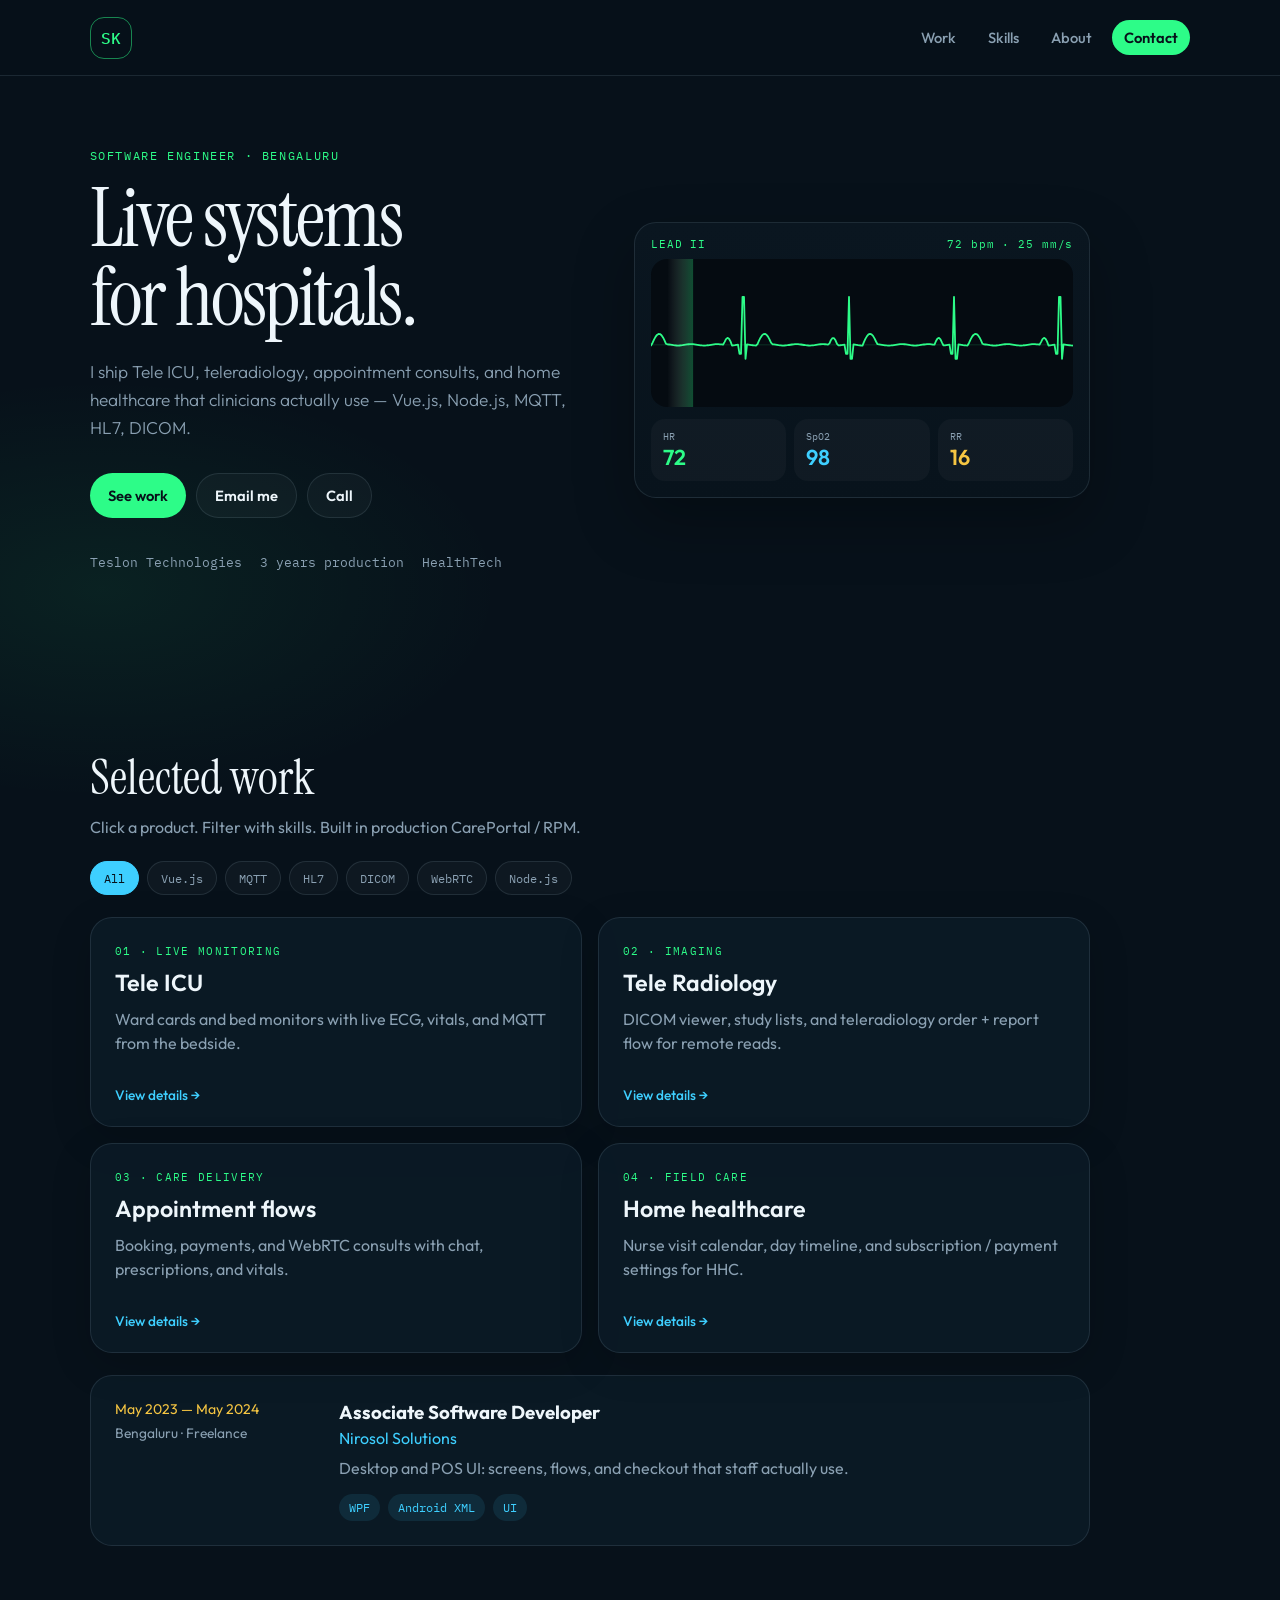
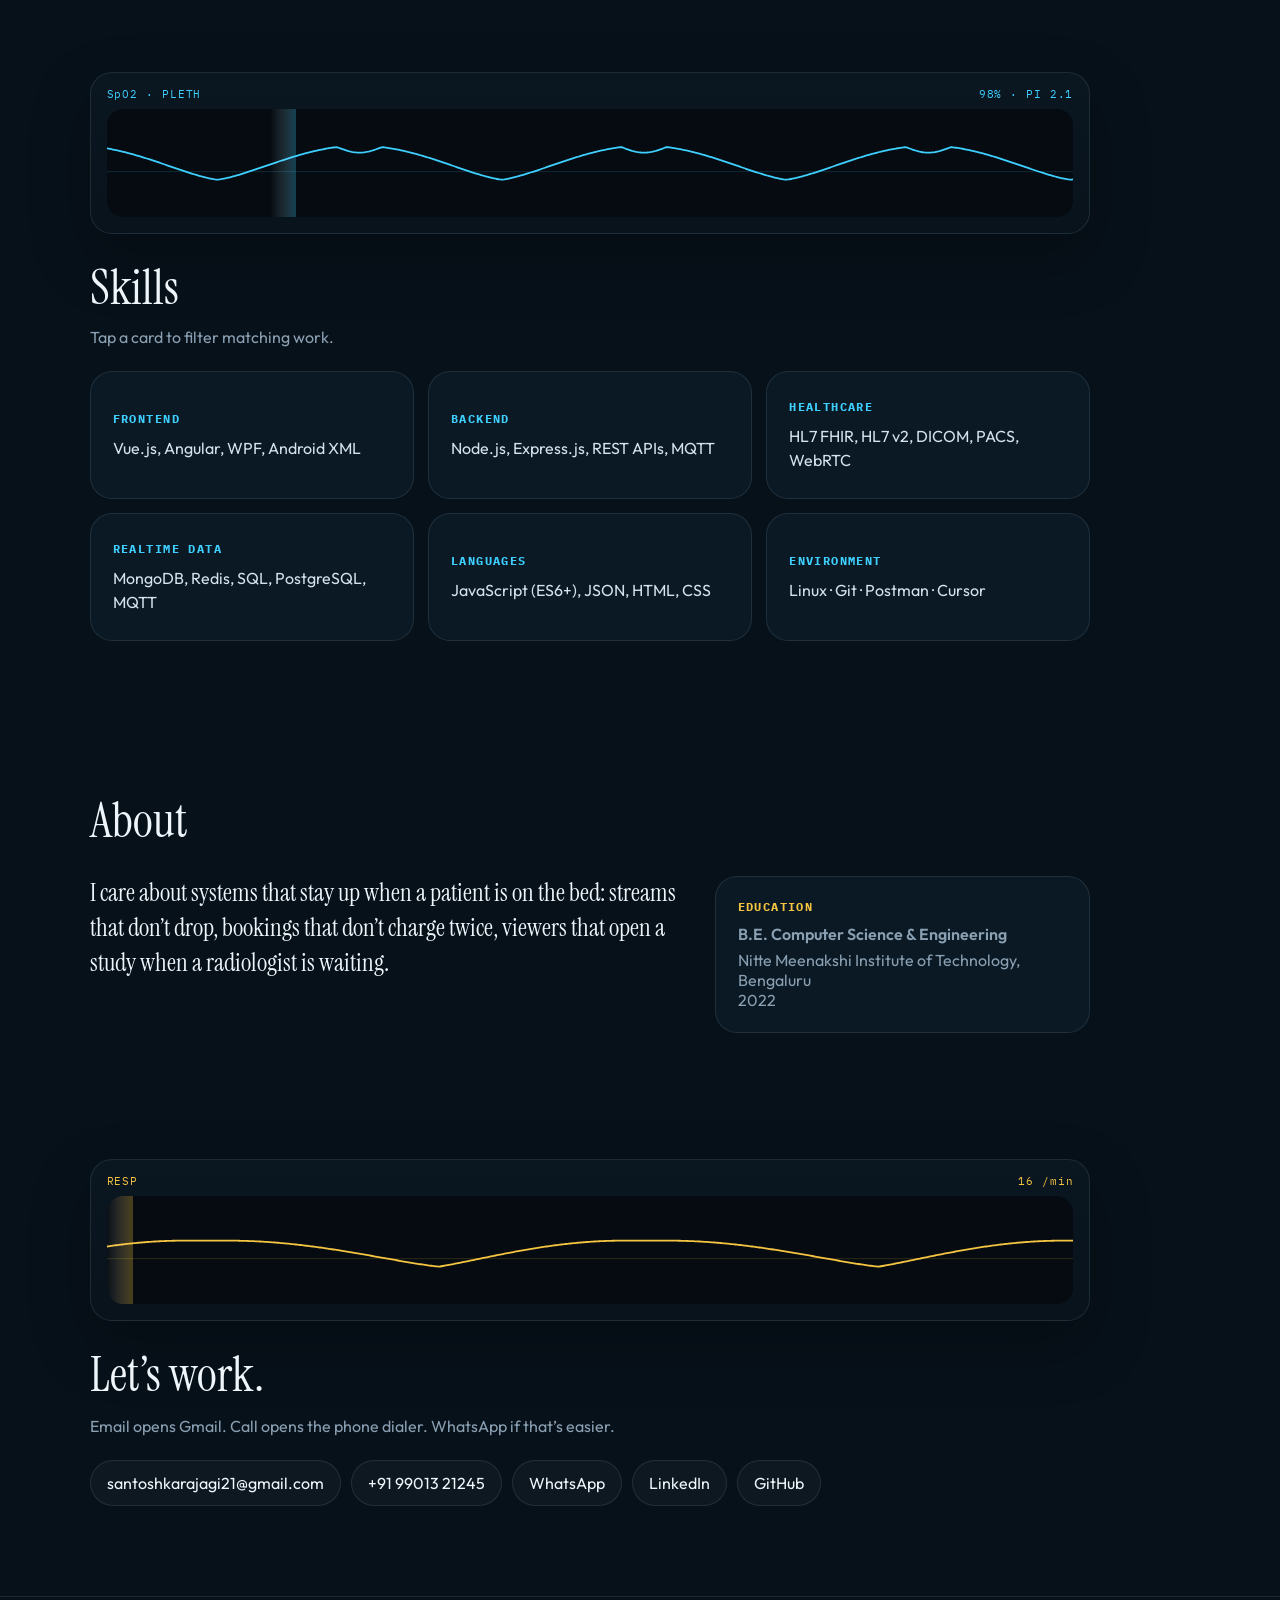
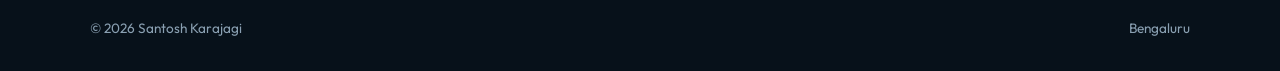
==== index.html @ 9c85c4d7 "Publish personal portfolio on GitHub Pages. Co-authored-by: Cursor <cursoragent@cursor.com>" ====
<!DOCTYPE html>
<html lang="en">
<head>
  <meta charset="UTF-8" />
  <meta name="viewport" content="width=device-width, initial-scale=1.0" />
  <title>Santosh Karajagi — HealthTech Engineer</title>
  <meta name="description" content="Full-stack HealthTech engineer in Bengaluru. Tele ICU, teleradiology, appointment flows, home healthcare." />
  <link rel="preconnect" href="https://fonts.googleapis.com" />
  <link rel="preconnect" href="https://fonts.gstatic.com" crossorigin />
  <link href="https://fonts.googleapis.com/css2?family=IBM+Plex+Mono:wght@400;500&family=Instrument+Serif:ital@0;1&family=Outfit:wght@300;400;500;600;700&display=swap" rel="stylesheet" />
  <link rel="stylesheet" href="styles.css" />
</head>
<body>
  <header class="nav">
    <a class="logo" href="#top">SK</a>
    <button class="nav-toggle" type="button" aria-label="Open menu" aria-expanded="false">
      <span></span><span></span>
    </button>
    <nav id="site-nav">
      <a href="#work">Work</a>
      <a href="#skills">Skills</a>
      <a href="#about">About</a>
      <a href="#contact" class="nav-cta">Contact</a>
    </nav>
  </header>

  <main id="top">
    <section class="hero">
      <div class="hero-copy">
        <p class="eyebrow">Software Engineer · Bengaluru</p>
        <h1>Live systems<br />for hospitals.</h1>
        <p class="lede">
          I ship Tele ICU, teleradiology, appointment consults, and home healthcare
          that clinicians actually use — Vue.js, Node.js, MQTT, HL7, DICOM.
        </p>
        <div class="hero-actions">
          <a class="btn primary" href="#work">See work</a>
          <a class="btn ghost" id="email-btn" href="https://mail.google.com/mail/?view=cm&amp;fs=1&amp;to=santoshkarajagi21@gmail.com&amp;su=Hello%20Santosh" target="_blank" rel="noopener">Email me</a>
          <a class="btn ghost" id="call-btn" href="tel:+919901321245">Call</a>
        </div>
        <div class="hero-meta">
          <span>Teslon Technologies</span>
          <span>3 years production</span>
          <span>HealthTech</span>
        </div>
      </div>

      <aside class="monitor-card monitor-ecg">
        <div class="monitor-head">
          <span>LEAD II</span>
          <span>72 bpm · 25 mm/s</span>
        </div>
        <canvas id="wave-ecg" class="wave" width="640" height="180" aria-hidden="true"></canvas>
        <div class="monitor-vitals">
          <div><em>HR</em><strong>72</strong></div>
          <div><em>SpO2</em><strong>98</strong></div>
          <div><em>RR</em><strong>16</strong></div>
        </div>
      </aside>
    </section>

    <section id="work" class="section">
      <div class="section-head">
        <h2>Selected work</h2>
        <p>Click a product. Filter with skills. Built in production CarePortal / RPM.</p>
      </div>

      <div class="work-filters" id="work-filters" aria-label="Filter work by skill">
        <button type="button" class="chip is-on" data-filter="all">All</button>
        <button type="button" class="chip" data-filter="vue">Vue.js</button>
        <button type="button" class="chip" data-filter="mqtt">MQTT</button>
        <button type="button" class="chip" data-filter="hl7">HL7</button>
        <button type="button" class="chip" data-filter="dicom">DICOM</button>
        <button type="button" class="chip" data-filter="webrtc">WebRTC</button>
        <button type="button" class="chip" data-filter="node">Node.js</button>
      </div>

      <div class="project-grid" id="project-grid">
        <button type="button" class="project-card" data-project="tele-icu" data-skills="vue,mqtt,hl7,node">
          <span class="project-kicker">01 · Live monitoring</span>
          <h3>Tele ICU</h3>
          <p>Ward cards and bed monitors with live ECG, vitals, and MQTT from the bedside.</p>
          <span class="project-open">View details →</span>
        </button>
        <button type="button" class="project-card" data-project="tele-radiology" data-skills="dicom,vue,node">
          <span class="project-kicker">02 · Imaging</span>
          <h3>Tele Radiology</h3>
          <p>DICOM viewer, study lists, and teleradiology order + report flow for remote reads.</p>
          <span class="project-open">View details →</span>
        </button>
        <button type="button" class="project-card" data-project="appointments" data-skills="vue,webrtc,node">
          <span class="project-kicker">03 · Care delivery</span>
          <h3>Appointment flows</h3>
          <p>Booking, payments, and WebRTC consults with chat, prescriptions, and vitals.</p>
          <span class="project-open">View details →</span>
        </button>
        <button type="button" class="project-card" data-project="hhc" data-skills="vue,node">
          <span class="project-kicker">04 · Field care</span>
          <h3>Home healthcare</h3>
          <p>Nurse visit calendar, day timeline, and subscription / payment settings for HHC.</p>
          <span class="project-open">View details →</span>
        </button>
      </div>

      <article class="job">
        <div class="job-side">
          <p class="job-dates">May 2023 — May 2024</p>
          <p class="job-place">Bengaluru · Freelance</p>
        </div>
        <div class="job-body">
          <h3>Associate Software Developer</h3>
          <p class="job-org">Nirosol Solutions</p>
          <p class="job-desc">Desktop and POS UI: screens, flows, and checkout that staff actually use.</p>
          <div class="tags">
            <span>WPF</span><span>Android XML</span><span>UI</span>
          </div>
        </div>
      </article>
    </section>

    <section id="skills" class="section">
      <div class="monitor-card monitor-spo2">
        <div class="monitor-head">
          <span>SpO2 · PLETH</span>
          <span>98% · PI 2.1</span>
        </div>
        <canvas id="wave-spo2" class="wave" width="960" height="120" aria-hidden="true"></canvas>
      </div>
      <div class="section-head">
        <h2>Skills</h2>
        <p>Tap a card to filter matching work.</p>
      </div>
      <div class="skill-grid" id="skill-grid">
        <button type="button" class="skill-card" data-jump="vue">
          <h4>Frontend</h4>
          <p>Vue.js, Angular, WPF, Android XML</p>
        </button>
        <button type="button" class="skill-card" data-jump="node">
          <h4>Backend</h4>
          <p>Node.js, Express.js, REST APIs, MQTT</p>
        </button>
        <button type="button" class="skill-card" data-jump="hl7">
          <h4>Healthcare</h4>
          <p>HL7 FHIR, HL7 v2, DICOM, PACS, WebRTC</p>
        </button>
        <button type="button" class="skill-card" data-jump="mqtt">
          <h4>Realtime data</h4>
          <p>MongoDB, Redis, SQL, PostgreSQL, MQTT</p>
        </button>
        <button type="button" class="skill-card" data-jump="dicom">
          <h4>Languages</h4>
          <p>JavaScript (ES6+), JSON, HTML, CSS</p>
        </button>
        <button type="button" class="skill-card" data-jump="webrtc">
          <h4>Environment</h4>
          <p>Linux · Git · Postman · Cursor</p>
        </button>
      </div>
    </section>

    <section id="about" class="section about">
      <div class="section-head">
        <h2>About</h2>
      </div>
      <div class="about-grid">
        <p>
          I care about systems that stay up when a patient is on the bed:
          streams that don’t drop, bookings that don’t charge twice, viewers that
          open a study when a radiologist is waiting.
        </p>
        <div class="edu">
          <h4>Education</h4>
          <p class="edu-title">B.E. Computer Science &amp; Engineering</p>
          <p>Nitte Meenakshi Institute of Technology, Bengaluru</p>
          <p class="muted">2022</p>
        </div>
      </div>
    </section>

    <section id="contact" class="section contact">
      <div class="monitor-card monitor-resp">
        <div class="monitor-head">
          <span>RESP</span>
          <span>16 /min</span>
        </div>
        <canvas id="wave-resp" class="wave" width="960" height="120" aria-hidden="true"></canvas>
      </div>
      <h2>Let’s work.</h2>
      <p>Email opens Gmail. Call opens the phone dialer. WhatsApp if that’s easier.</p>
      <div class="contact-links">
        <a id="email-link" href="https://mail.google.com/mail/?view=cm&amp;fs=1&amp;to=santoshkarajagi21@gmail.com&amp;su=Hello%20Santosh" target="_blank" rel="noopener">santoshkarajagi21@gmail.com</a>
        <a id="call-link" href="tel:+919901321245">+91 99013 21245</a>
        <a href="https://wa.me/919901321245" target="_blank" rel="noopener">WhatsApp</a>
        <a href="https://linkedin.com/in/santosh-karajagi" target="_blank" rel="noopener">LinkedIn</a>
        <a href="https://github.com/SantuK21" target="_blank" rel="noopener">GitHub</a>
      </div>
    </section>
  </main>

  <footer>
    <span>© 2026 Santosh Karajagi</span>
    <span>Bengaluru</span>
  </footer>

  <div class="drawer" id="drawer" hidden>
    <div class="drawer-panel" role="dialog" aria-modal="true" aria-labelledby="drawer-title">
      <button class="drawer-close" type="button">Close</button>
      <p class="project-kicker" id="drawer-kicker"></p>
      <h2 id="drawer-title"></h2>
      <p class="drawer-lede" id="drawer-lede"></p>
      <ul id="drawer-list"></ul>
      <div class="tags" id="drawer-tags"></div>
    </div>
  </div>

  <script src="script.js"></script>
</body>
</html>
---- styles.css ----
:root {
  --bg: #07111a;
  --bg-2: #0b1824;
  --card: rgba(12, 28, 40, 0.82);
  --ink: #eef6fb;
  --muted: #8aa0b2;
  --line: rgba(180, 210, 230, 0.12);
  --ecg: #2dfc88;
  --spo2: #3ecfff;
  --resp: #f5c542;
  --serif: "Instrument Serif", Georgia, serif;
  --sans: "Outfit", system-ui, sans-serif;
  --mono: "IBM Plex Mono", ui-monospace, monospace;
  --nav-h: 76px;
  --radius: 22px;
}

* { box-sizing: border-box; margin: 0; padding: 0; }

html {
  scroll-behavior: smooth;
  scroll-padding-top: var(--nav-h);
}

body {
  font-family: var(--sans);
  background:
    radial-gradient(900px 480px at 85% -8%, rgba(62, 207, 255, 0.08), transparent 55%),
    radial-gradient(800px 420px at 8% 18%, rgba(45, 252, 136, 0.07), transparent 50%),
    var(--bg);
  color: var(--ink);
  min-height: 100vh;
}

.nav {
  display: flex;
  justify-content: space-between;
  align-items: center;
  padding: 14px 7vw;
  position: sticky;
  top: 0;
  z-index: 30;
  min-height: var(--nav-h);
  background: rgba(7, 17, 26, 0.78);
  backdrop-filter: blur(16px);
  border-bottom: 1px solid var(--line);
}

.logo {
  width: 42px;
  height: 42px;
  border-radius: 14px;
  border: 1px solid rgba(45, 252, 136, 0.5);
  color: var(--ecg);
  display: grid;
  place-items: center;
  text-decoration: none;
  font-family: var(--mono);
  font-weight: 500;
}

nav { display: flex; gap: 8px; align-items: center; }

nav a {
  color: var(--muted);
  text-decoration: none;
  font-size: 0.92rem;
  font-weight: 500;
  padding: 8px 12px;
  border-radius: 999px;
}

nav a:hover { color: var(--ink); background: rgba(255,255,255,0.04); }

.nav-cta {
  color: #07111a !important;
  background: var(--ecg);
  font-weight: 600;
}

.nav-toggle {
  display: none;
  width: 42px;
  height: 42px;
  border-radius: 14px;
  border: 1px solid var(--line);
  background: transparent;
  cursor: pointer;
}

.nav-toggle span {
  display: block;
  width: 16px;
  height: 1.5px;
  background: var(--ink);
  margin: 5px auto;
}

.hero {
  display: grid;
  grid-template-columns: 1.05fr 0.95fr;
  gap: 40px;
  align-items: center;
  padding: 8vh 7vw 10vh;
  max-width: 1180px;
}

.eyebrow {
  color: var(--ecg);
  letter-spacing: 0.14em;
  text-transform: uppercase;
  font-size: 0.72rem;
  margin-bottom: 16px;
  font-family: var(--mono);
}

h1 {
  font-family: var(--serif);
  font-size: clamp(2.8rem, 6.4vw, 5.4rem);
  font-weight: 400;
  line-height: 0.96;
  letter-spacing: -0.03em;
}

.lede {
  margin-top: 22px;
  max-width: 520px;
  color: var(--muted);
  font-size: 1.08rem;
  line-height: 1.6;
  font-weight: 300;
}

.hero-actions {
  display: flex;
  gap: 10px;
  margin-top: 32px;
  flex-wrap: wrap;
  position: relative;
  z-index: 4;
}

.btn {
  display: inline-flex;
  align-items: center;
  justify-content: center;
  text-decoration: none;
  padding: 12px 18px;
  font-weight: 600;
  font-size: 0.92rem;
  border-radius: 999px;
  cursor: pointer;
  position: relative;
  z-index: 4;
}

.btn.primary { background: var(--ecg); color: #07111a; }
.btn.ghost {
  border: 1px solid var(--line);
  color: var(--ink);
  background: rgba(255,255,255,0.03);
}
.btn.ghost:hover { border-color: var(--spo2); color: var(--spo2); }

.hero-meta {
  display: flex;
  gap: 18px;
  flex-wrap: wrap;
  margin-top: 36px;
  color: var(--muted);
  font-size: 0.82rem;
  font-family: var(--mono);
}

.monitor-card {
  border-radius: var(--radius);
  background: linear-gradient(180deg, #0a1620 0%, #08131c 100%);
  border: 1px solid var(--line);
  box-shadow: 0 24px 60px rgba(0, 0, 0, 0.28);
  overflow: hidden;
  padding: 14px 16px 16px;
}

.monitor-head {
  display: flex;
  justify-content: space-between;
  font-family: var(--mono);
  font-size: 0.7rem;
  letter-spacing: 0.08em;
  margin-bottom: 8px;
}

.monitor-ecg .monitor-head { color: var(--ecg); }
.monitor-spo2 .monitor-head { color: var(--spo2); }
.monitor-resp .monitor-head { color: var(--resp); }

.wave {
  display: block;
  width: 100%;
  height: 148px;
  border-radius: 16px;
  background: #050b11;
}

.monitor-spo2 .wave,
.monitor-resp .wave { height: 108px; }

.monitor-vitals {
  display: grid;
  grid-template-columns: repeat(3, 1fr);
  gap: 8px;
  margin-top: 12px;
}

.monitor-vitals div {
  background: rgba(255,255,255,0.03);
  border-radius: 14px;
  padding: 10px 12px;
}

.monitor-vitals em {
  display: block;
  font-style: normal;
  font-family: var(--mono);
  font-size: 0.65rem;
  color: var(--muted);
}

.monitor-vitals strong {
  font-size: 1.35rem;
  font-weight: 600;
}

.monitor-vitals div:nth-child(1) strong { color: var(--ecg); }
.monitor-vitals div:nth-child(2) strong { color: var(--spo2); }
.monitor-vitals div:nth-child(3) strong { color: var(--resp); }

.section { padding: 7vh 7vw; max-width: 1180px; }

.section-head { margin: 22px 0 24px; }

.section-head h2,
.contact h2,
.drawer-panel h2 {
  font-family: var(--serif);
  font-size: clamp(2rem, 4vw, 3rem);
  font-weight: 400;
}

.section-head p,
.contact > p { color: var(--muted); margin-top: 8px; }

.work-filters {
  display: flex;
  flex-wrap: wrap;
  gap: 8px;
  margin-bottom: 22px;
}

.chip,
.skill-card,
.project-card {
  font: inherit;
  text-align: left;
  cursor: pointer;
}

.chip {
  border: 1px solid var(--line);
  background: rgba(255,255,255,0.03);
  color: var(--muted);
  padding: 8px 13px;
  border-radius: 999px;
  font-size: 0.78rem;
  font-family: var(--mono);
}

.chip.is-on,
.chip:hover {
  color: #07111a;
  background: var(--spo2);
  border-color: var(--spo2);
}

.project-grid {
  display: grid;
  grid-template-columns: 1fr 1fr;
  gap: 16px;
}

.project-card,
.skill-card,
.edu,
.job {
  background: var(--card);
  border: 1px solid var(--line);
  border-radius: var(--radius);
}

.project-card {
  padding: 26px 24px 22px;
  min-height: 210px;
  color: inherit;
  display: flex;
  flex-direction: column;
  gap: 10px;
  box-shadow: 0 12px 40px rgba(0,0,0,0.16);
  transition: transform 0.2s ease, border-color 0.2s ease;
}

.project-card:hover,
.project-card:focus-visible {
  transform: translateY(-3px);
  border-color: rgba(45, 252, 136, 0.45);
  outline: none;
}

.project-card.is-hidden { display: none; }

.project-kicker {
  font-family: var(--mono);
  font-size: 0.7rem;
  letter-spacing: 0.12em;
  text-transform: uppercase;
  color: var(--ecg);
}

.project-card h3 { font-size: 1.45rem; font-weight: 600; }
.project-card p { color: var(--muted); line-height: 1.5; flex: 1; }
.project-open { color: var(--spo2); font-size: 0.86rem; font-weight: 500; }

.job {
  display: grid;
  grid-template-columns: 200px 1fr;
  gap: 24px;
  padding: 24px;
  margin-top: 22px;
}

.job-dates { color: var(--resp); font-size: 0.88rem; }
.job-place { color: var(--muted); font-size: 0.86rem; margin-top: 6px; }
.job-org { color: var(--spo2); margin: 4px 0 10px; }
.job-desc { color: var(--muted); }

.tags { display: flex; flex-wrap: wrap; gap: 8px; margin-top: 16px; }
.tags span {
  font-size: 0.72rem;
  padding: 6px 10px;
  border-radius: 999px;
  background: rgba(62, 207, 255, 0.1);
  color: var(--spo2);
  font-family: var(--mono);
}

.skill-grid {
  display: grid;
  grid-template-columns: repeat(3, 1fr);
  gap: 14px;
}

.skill-card {
  padding: 22px;
  min-height: 128px;
  color: inherit;
}

.skill-card:hover { border-color: var(--spo2); }

.skill-card h4 {
  color: var(--spo2);
  font-size: 0.74rem;
  letter-spacing: 0.12em;
  text-transform: uppercase;
  margin-bottom: 10px;
  font-family: var(--mono);
}

.skill-card p { color: #d5e2ec; line-height: 1.5; }

.about-grid {
  display: grid;
  grid-template-columns: 1.35fr 0.85fr;
  gap: 28px;
}

.about-grid > p {
  font-family: var(--serif);
  font-size: 1.55rem;
  line-height: 1.4;
}

.edu { padding: 22px; }
.edu h4 {
  color: var(--resp);
  font-size: 0.74rem;
  letter-spacing: 0.12em;
  text-transform: uppercase;
  margin-bottom: 10px;
  font-family: var(--mono);
}
.edu-title { font-weight: 600; margin-bottom: 6px; }
.edu p { color: var(--muted); }

.contact { padding-bottom: 10vh; }
.contact h2 { margin-top: 22px; }
.contact > p { margin: 10px 0 24px; }

.contact-links {
  display: flex;
  flex-wrap: wrap;
  gap: 10px;
  position: relative;
  z-index: 4;
}

.contact-links a {
  color: var(--ink);
  text-decoration: none;
  border: 1px solid var(--line);
  padding: 12px 16px;
  border-radius: 999px;
  background: rgba(255,255,255,0.03);
}

.contact-links a:hover {
  border-color: var(--resp);
  color: var(--resp);
}

footer {
  display: flex;
  justify-content: space-between;
  padding: 22px 7vw 34px;
  color: var(--muted);
  font-size: 0.85rem;
  border-top: 1px solid var(--line);
}

.drawer {
  position: fixed;
  inset: 0;
  z-index: 50;
  background: rgba(4, 10, 16, 0.72);
  display: grid;
  place-items: end center;
}

.drawer[hidden] { display: none; }

.drawer-panel {
  width: min(720px, 100%);
  max-height: 88vh;
  overflow: auto;
  background: #0c1c28;
  border: 1px solid var(--line);
  border-radius: 24px 24px 0 0;
  padding: 28px 28px 40px;
}

.drawer-close {
  float: right;
  border: 0;
  background: transparent;
  color: var(--muted);
  cursor: pointer;
  font: inherit;
}

.drawer-lede { color: var(--muted); margin: 12px 0 18px; }
.drawer-panel ul { padding-left: 18px; color: #d5e2ec; }
.drawer-panel li { margin-bottom: 10px; line-height: 1.5; }

@media (max-width: 900px) {
  .hero, .about-grid, .project-grid, .skill-grid, .job { grid-template-columns: 1fr; }
  .nav-toggle { display: block; }
  nav {
    display: none;
    position: absolute;
    top: calc(100% + 8px);
    right: 7vw;
    left: 7vw;
    flex-direction: column;
    background: #0c1c28;
    border: 1px solid var(--line);
    border-radius: 18px;
    padding: 8px;
  }
  body.nav-open nav { display: flex; }
}
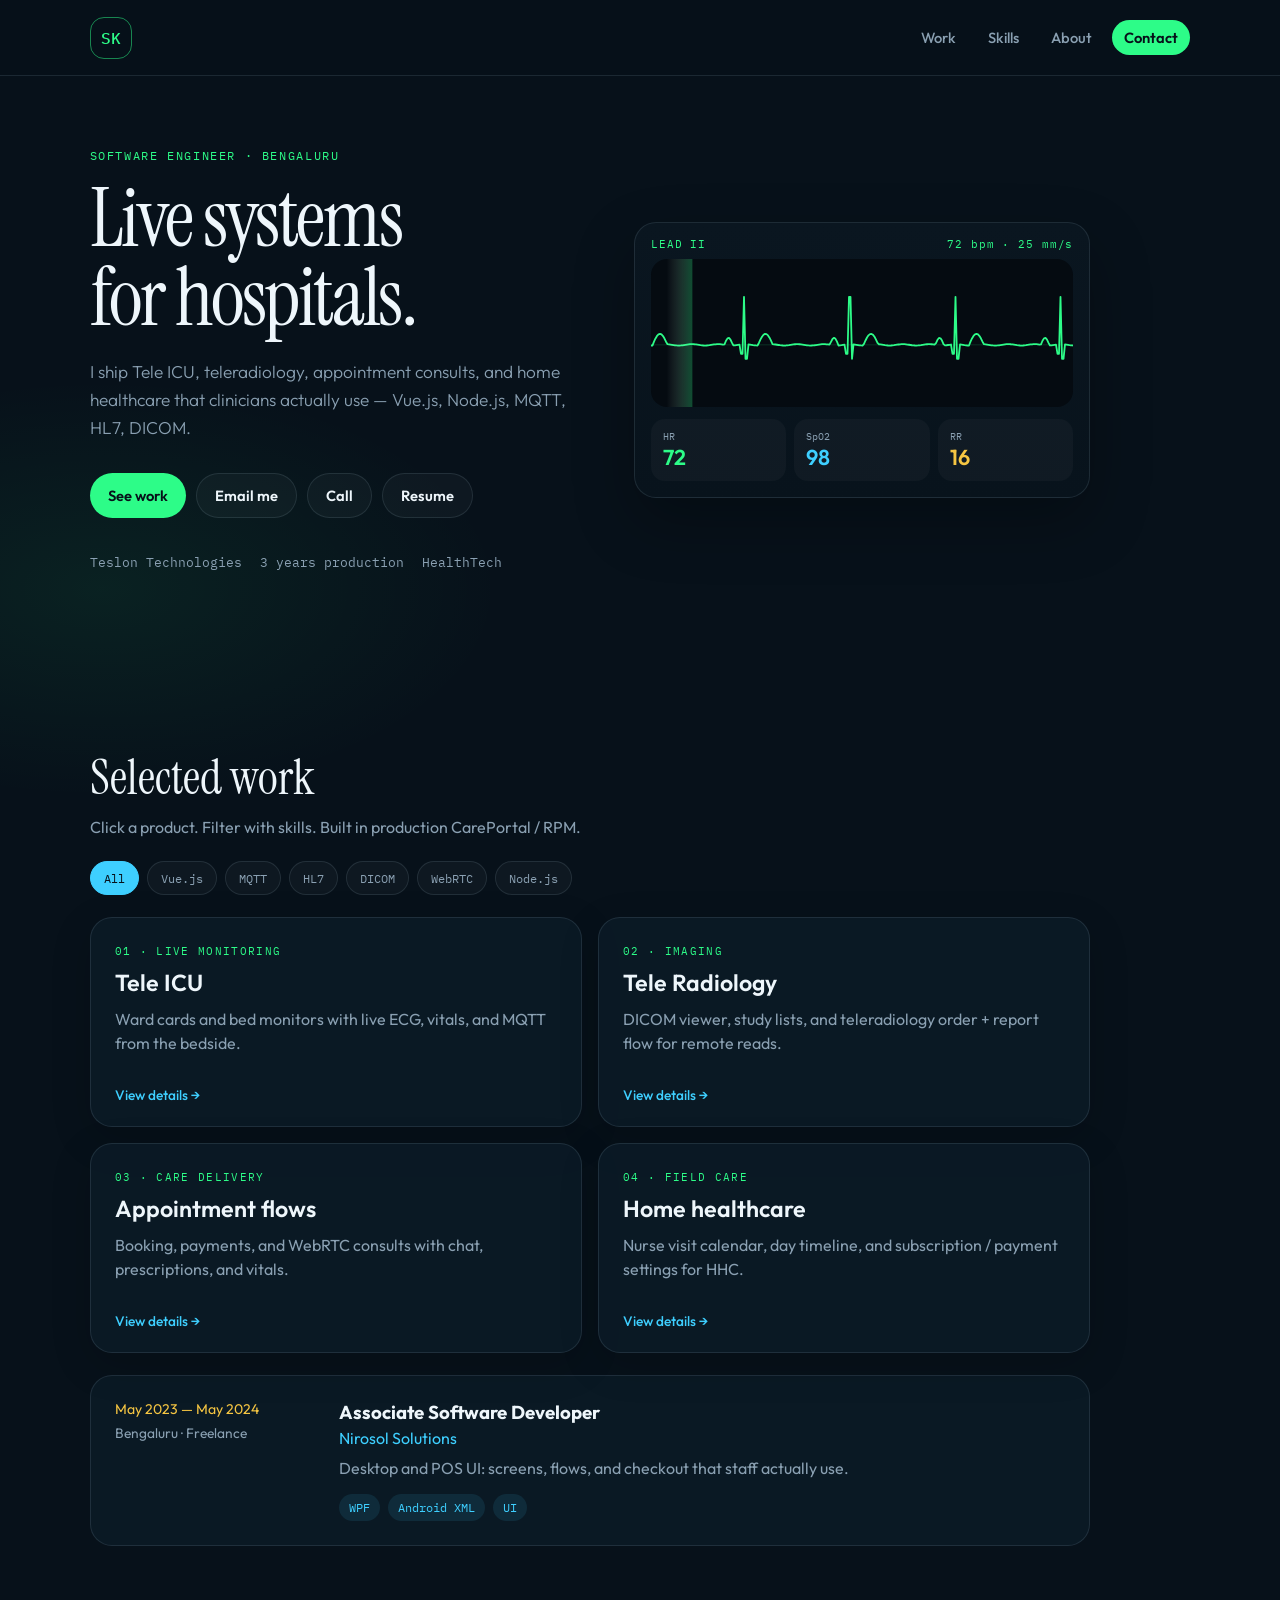
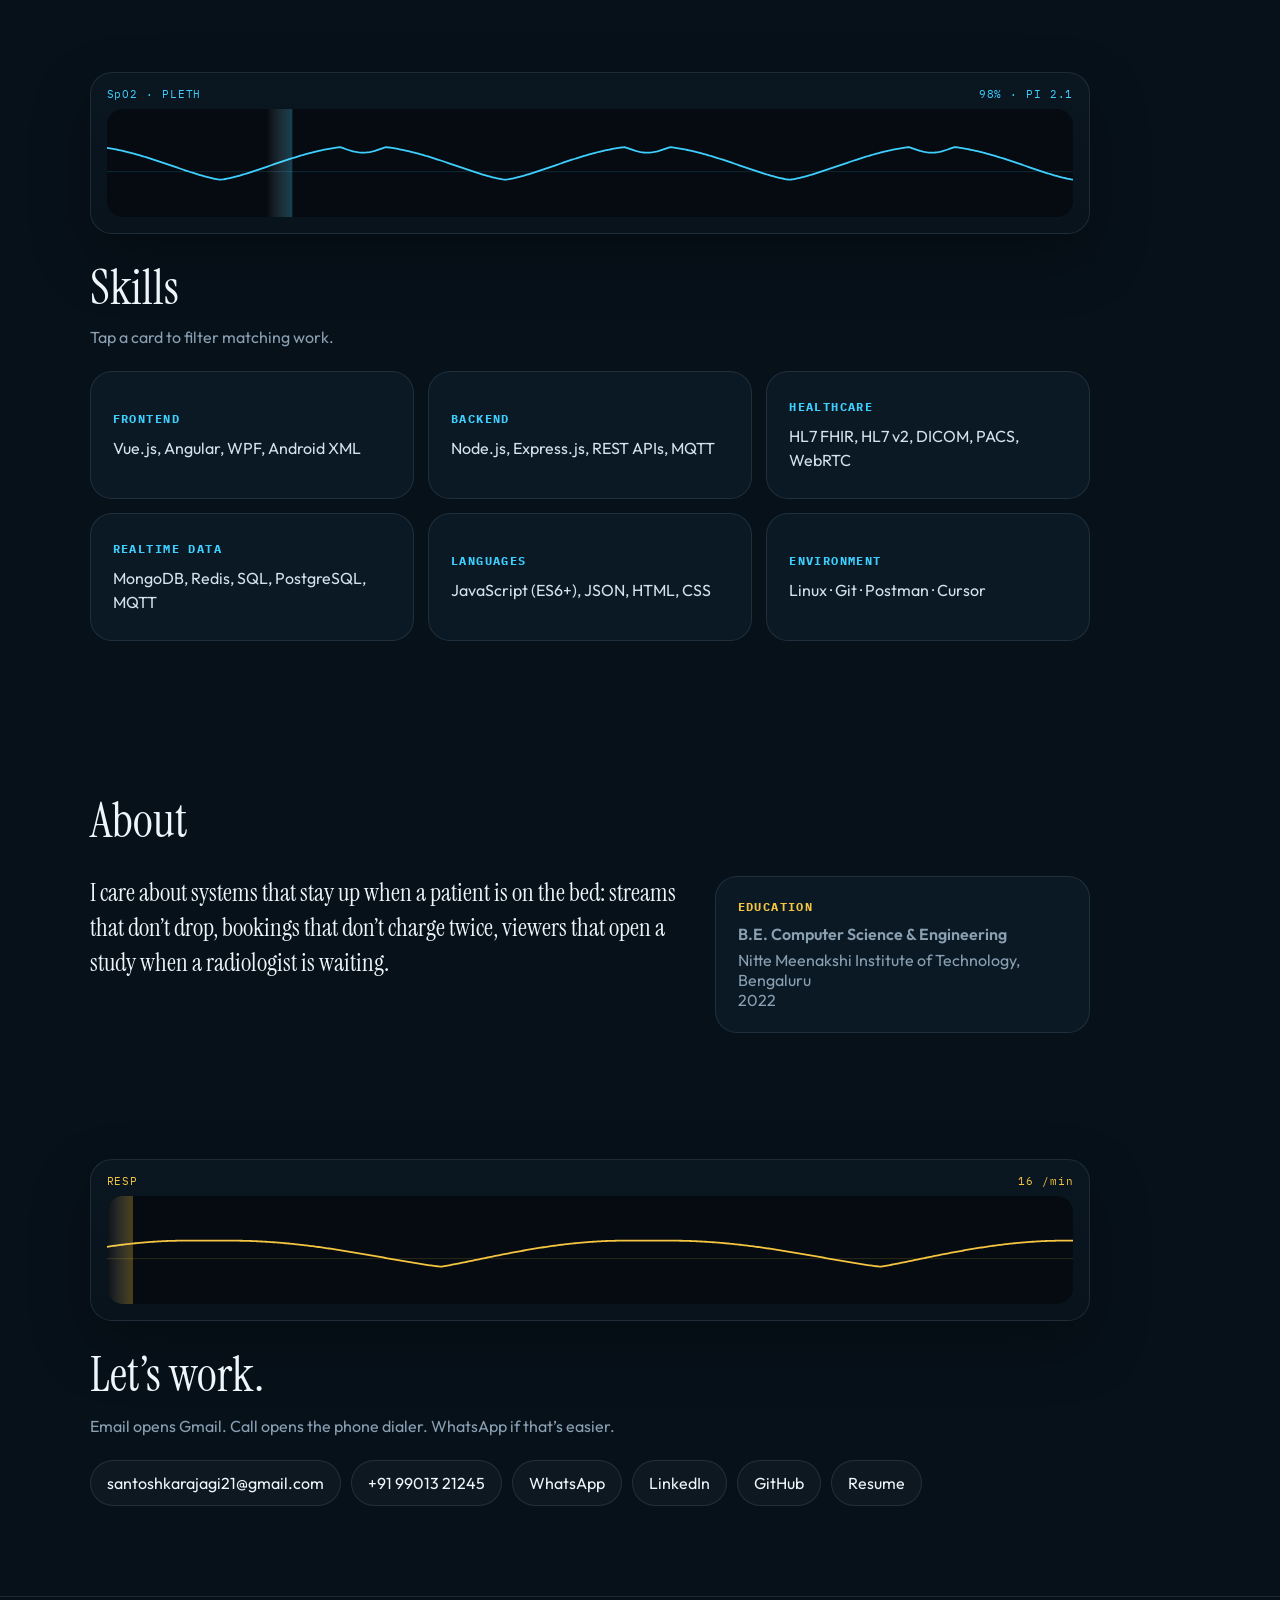
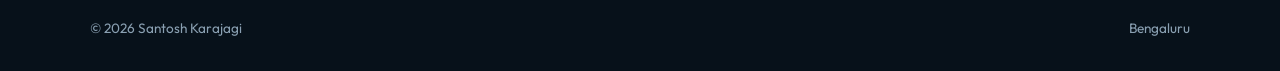
==== commit 42b4de06: "Add clickable resume links for portfolio, LinkedIn, and email. Co-authored-by: Cursor <cursoragent@c" ====
--- a/index.html
+++ b/index.html
@@ -37,6 +37,7 @@
           <a class="btn primary" href="#work">See work</a>
           <a class="btn ghost" id="email-btn" href="https://mail.google.com/mail/?view=cm&amp;fs=1&amp;to=santoshkarajagi21@gmail.com&amp;su=Hello%20Santosh" target="_blank" rel="noopener">Email me</a>
           <a class="btn ghost" id="call-btn" href="tel:+919901321245">Call</a>
+          <a class="btn ghost" href="resume.html">Resume</a>
         </div>
         <div class="hero-meta">
           <span>Teslon Technologies</span>
@@ -193,6 +194,7 @@
         <a href="https://wa.me/919901321245" target="_blank" rel="noopener">WhatsApp</a>
         <a href="https://linkedin.com/in/santosh-karajagi" target="_blank" rel="noopener">LinkedIn</a>
         <a href="https://github.com/SantuK21" target="_blank" rel="noopener">GitHub</a>
+        <a href="resume.html">Resume</a>
       </div>
     </section>
   </main>
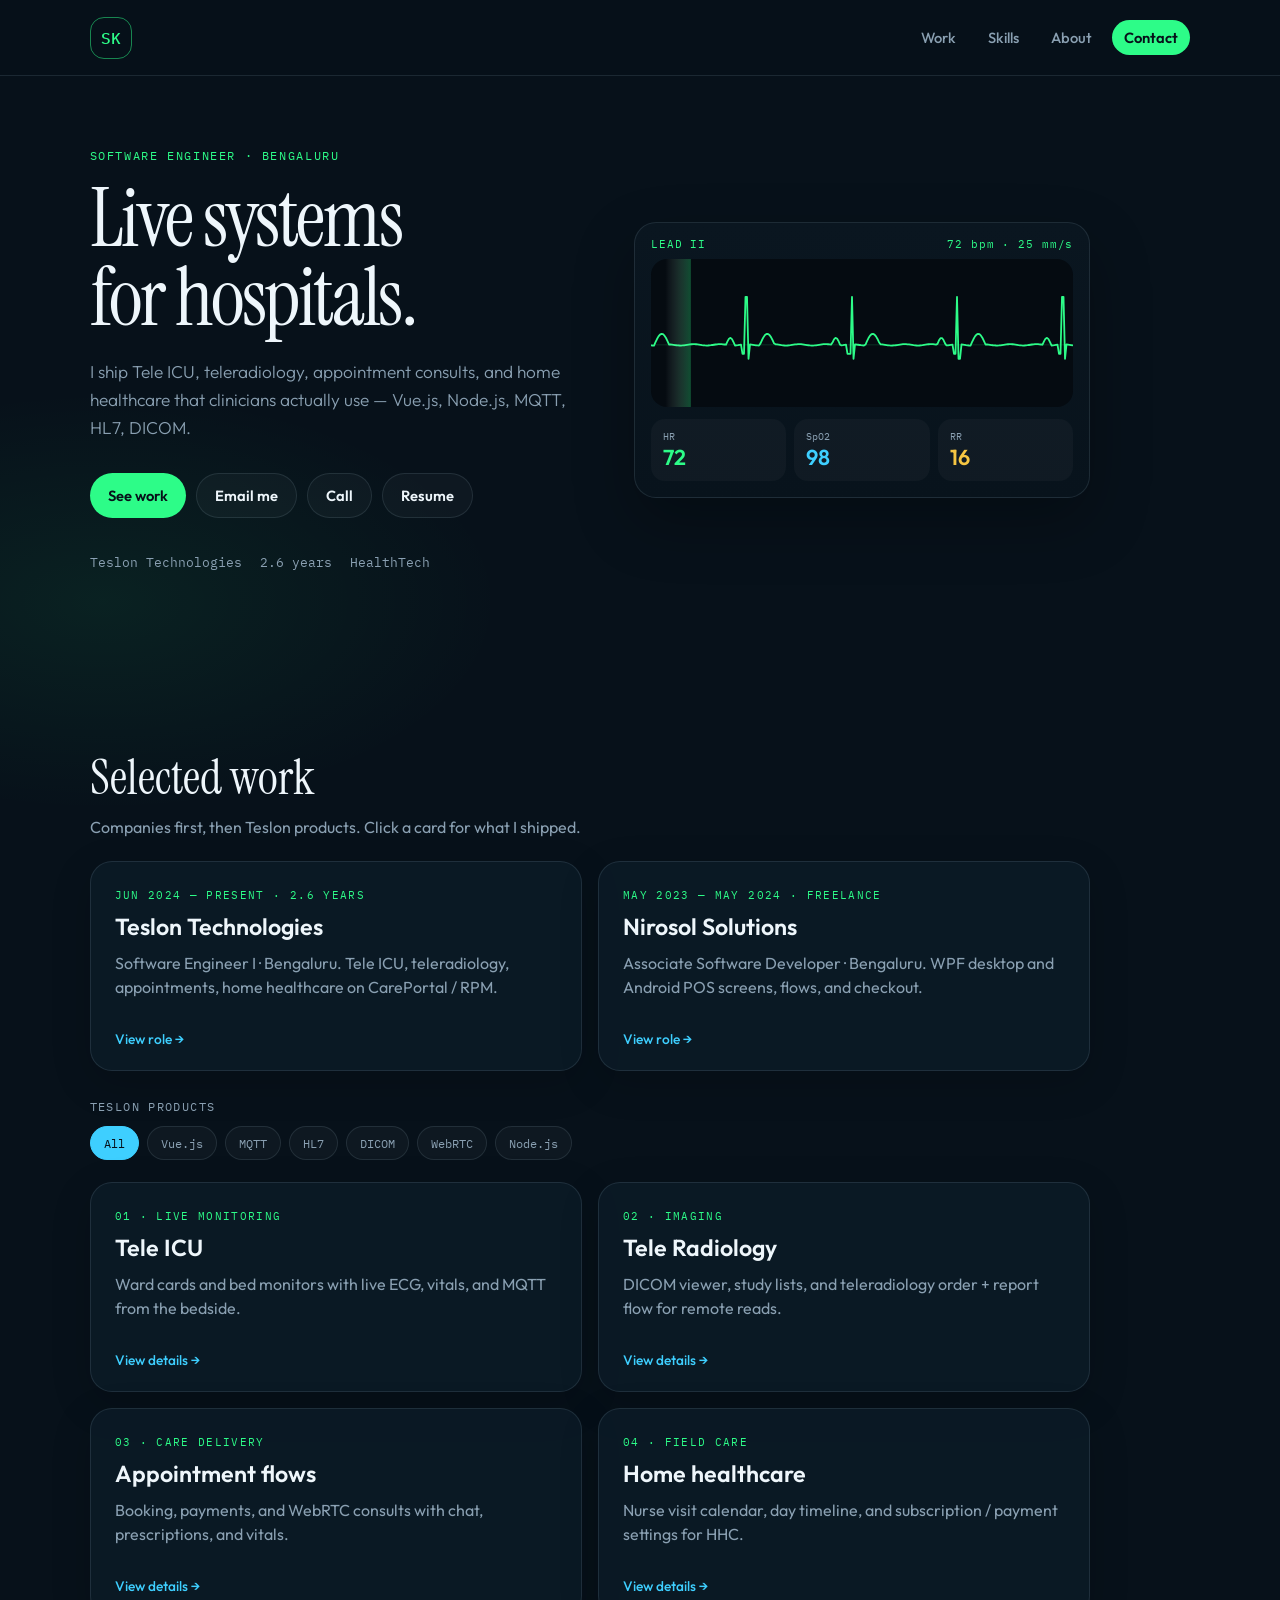
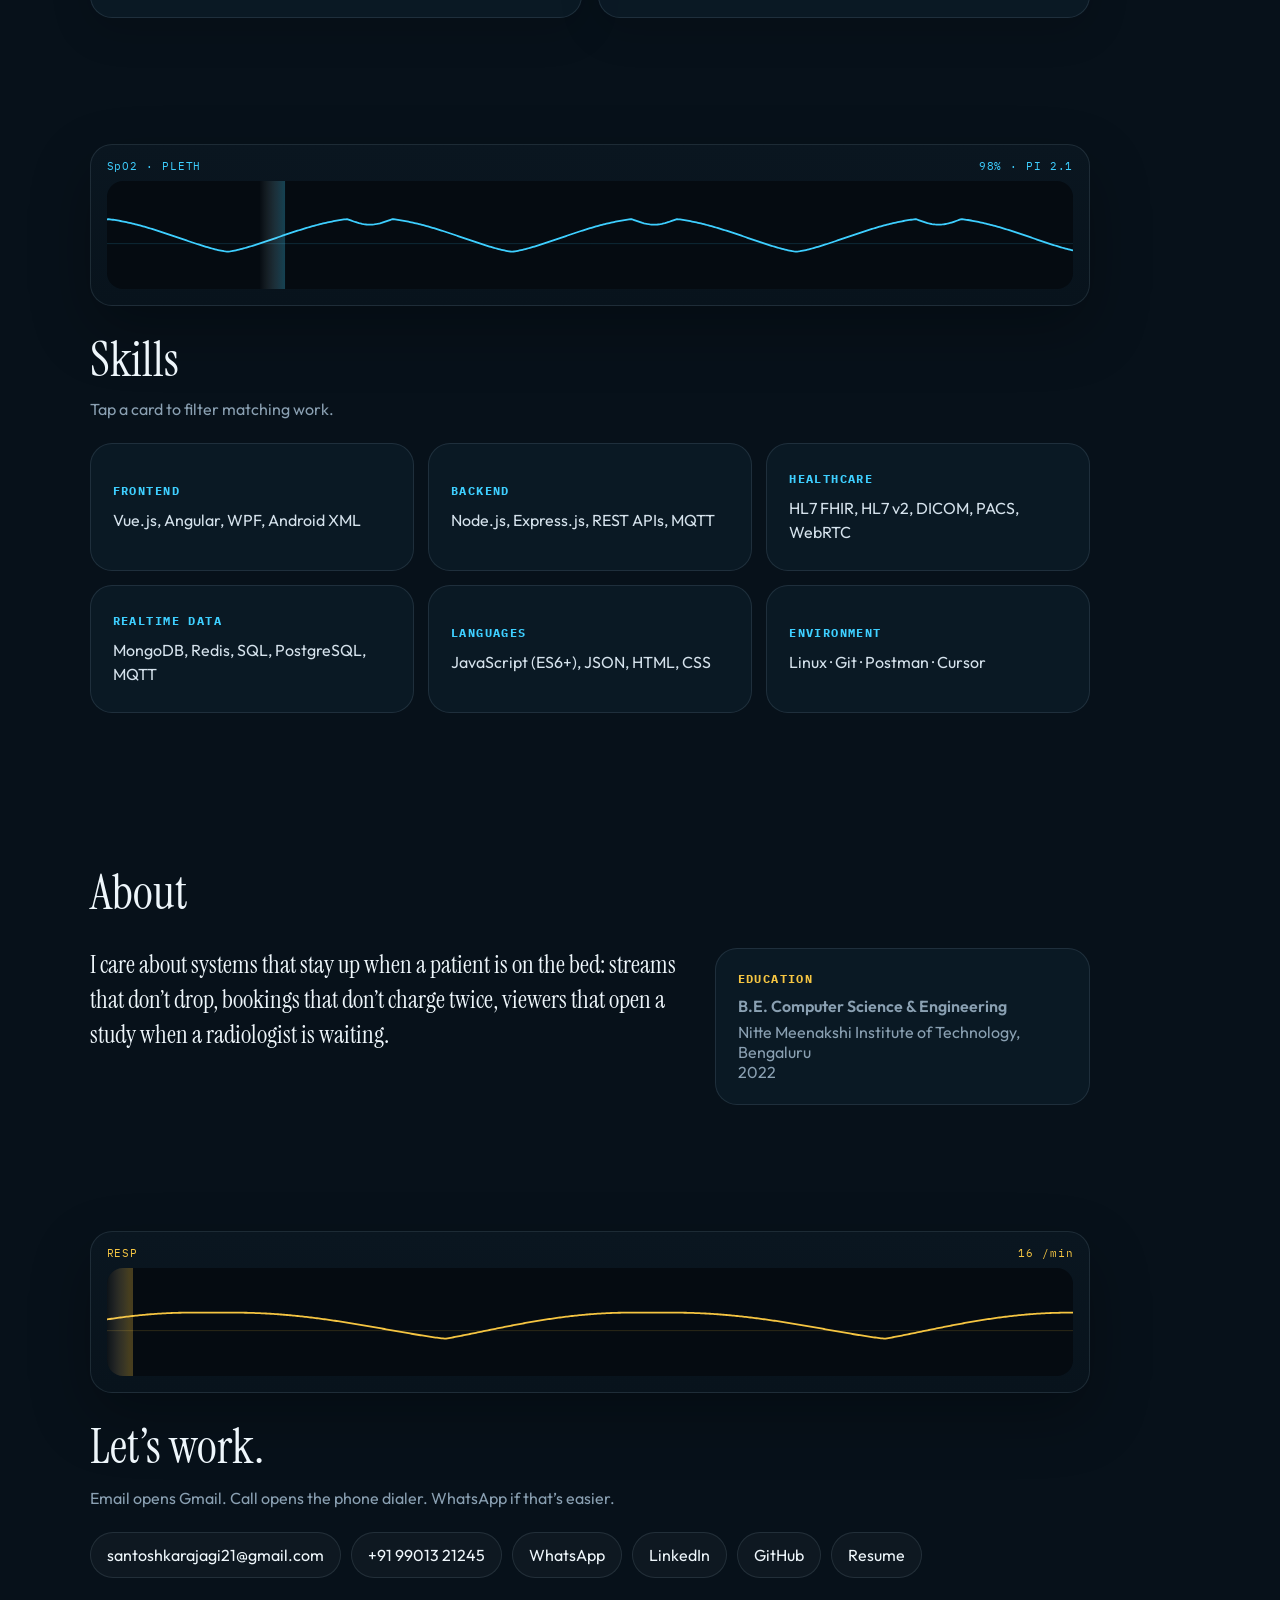
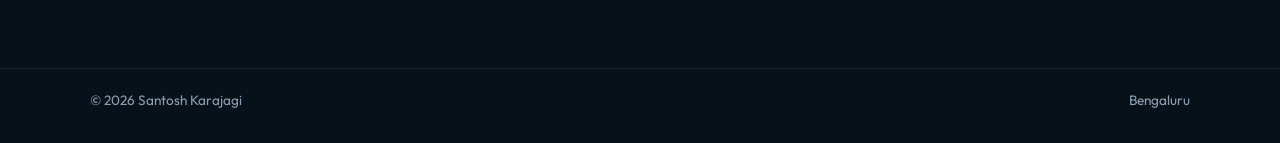
==== commit 8b89fd95: "Show Teslon as a work card and set experience to 2.6 years. Co-authored-by: Cursor <cursoragent@curs" ====
--- a/index.html
+++ b/index.html
@@ -41,7 +41,7 @@
         </div>
         <div class="hero-meta">
           <span>Teslon Technologies</span>
-          <span>3 years production</span>
+          <span>2.6 years</span>
           <span>HealthTech</span>
         </div>
       </div>
@@ -63,8 +63,25 @@
     <section id="work" class="section">
       <div class="section-head">
         <h2>Selected work</h2>
-        <p>Click a product. Filter with skills. Built in production CarePortal / RPM.</p>
-      </div>
+        <p>Companies first, then Teslon products. Click a card for what I shipped.</p>
+      </div>
+
+      <div class="job-grid">
+        <button type="button" class="project-card job-card" data-project="teslon" data-skills="vue,mqtt,hl7,dicom,webrtc,node">
+          <span class="project-kicker">Jun 2024 — Present · 2.6 years</span>
+          <h3>Teslon Technologies</h3>
+          <p>Software Engineer I · Bengaluru. Tele ICU, teleradiology, appointments, home healthcare on CarePortal / RPM.</p>
+          <span class="project-open">View role →</span>
+        </button>
+        <button type="button" class="project-card job-card" data-project="nirosol" data-skills="wpf">
+          <span class="project-kicker">May 2023 — May 2024 · Freelance</span>
+          <h3>Nirosol Solutions</h3>
+          <p>Associate Software Developer · Bengaluru. WPF desktop and Android POS screens, flows, and checkout.</p>
+          <span class="project-open">View role →</span>
+        </button>
+      </div>
+
+      <p class="work-label">Teslon products</p>
 
       <div class="work-filters" id="work-filters" aria-label="Filter work by skill">
         <button type="button" class="chip is-on" data-filter="all">All</button>
@@ -103,20 +120,6 @@
         </button>
       </div>
 
-      <article class="job">
-        <div class="job-side">
-          <p class="job-dates">May 2023 — May 2024</p>
-          <p class="job-place">Bengaluru · Freelance</p>
-        </div>
-        <div class="job-body">
-          <h3>Associate Software Developer</h3>
-          <p class="job-org">Nirosol Solutions</p>
-          <p class="job-desc">Desktop and POS UI: screens, flows, and checkout that staff actually use.</p>
-          <div class="tags">
-            <span>WPF</span><span>Android XML</span><span>UI</span>
-          </div>
-        </div>
-      </article>
     </section>
 
     <section id="skills" class="section">
--- a/styles.css
+++ b/styles.css
@@ -282,10 +282,20 @@
   border-color: var(--spo2);
 }
 
+.job-grid,
 .project-grid {
   display: grid;
   grid-template-columns: 1fr 1fr;
   gap: 16px;
+}
+
+.work-label {
+  font-family: var(--mono);
+  font-size: 0.72rem;
+  letter-spacing: 0.12em;
+  text-transform: uppercase;
+  color: var(--muted);
+  margin: 28px 0 12px;
 }
 
 .project-card,
@@ -471,7 +481,7 @@
 .drawer-panel li { margin-bottom: 10px; line-height: 1.5; }
 
 @media (max-width: 900px) {
-  .hero, .about-grid, .project-grid, .skill-grid, .job { grid-template-columns: 1fr; }
+  .hero, .about-grid, .project-grid, .job-grid, .skill-grid { grid-template-columns: 1fr; }
   .nav-toggle { display: block; }
   nav {
     display: none;
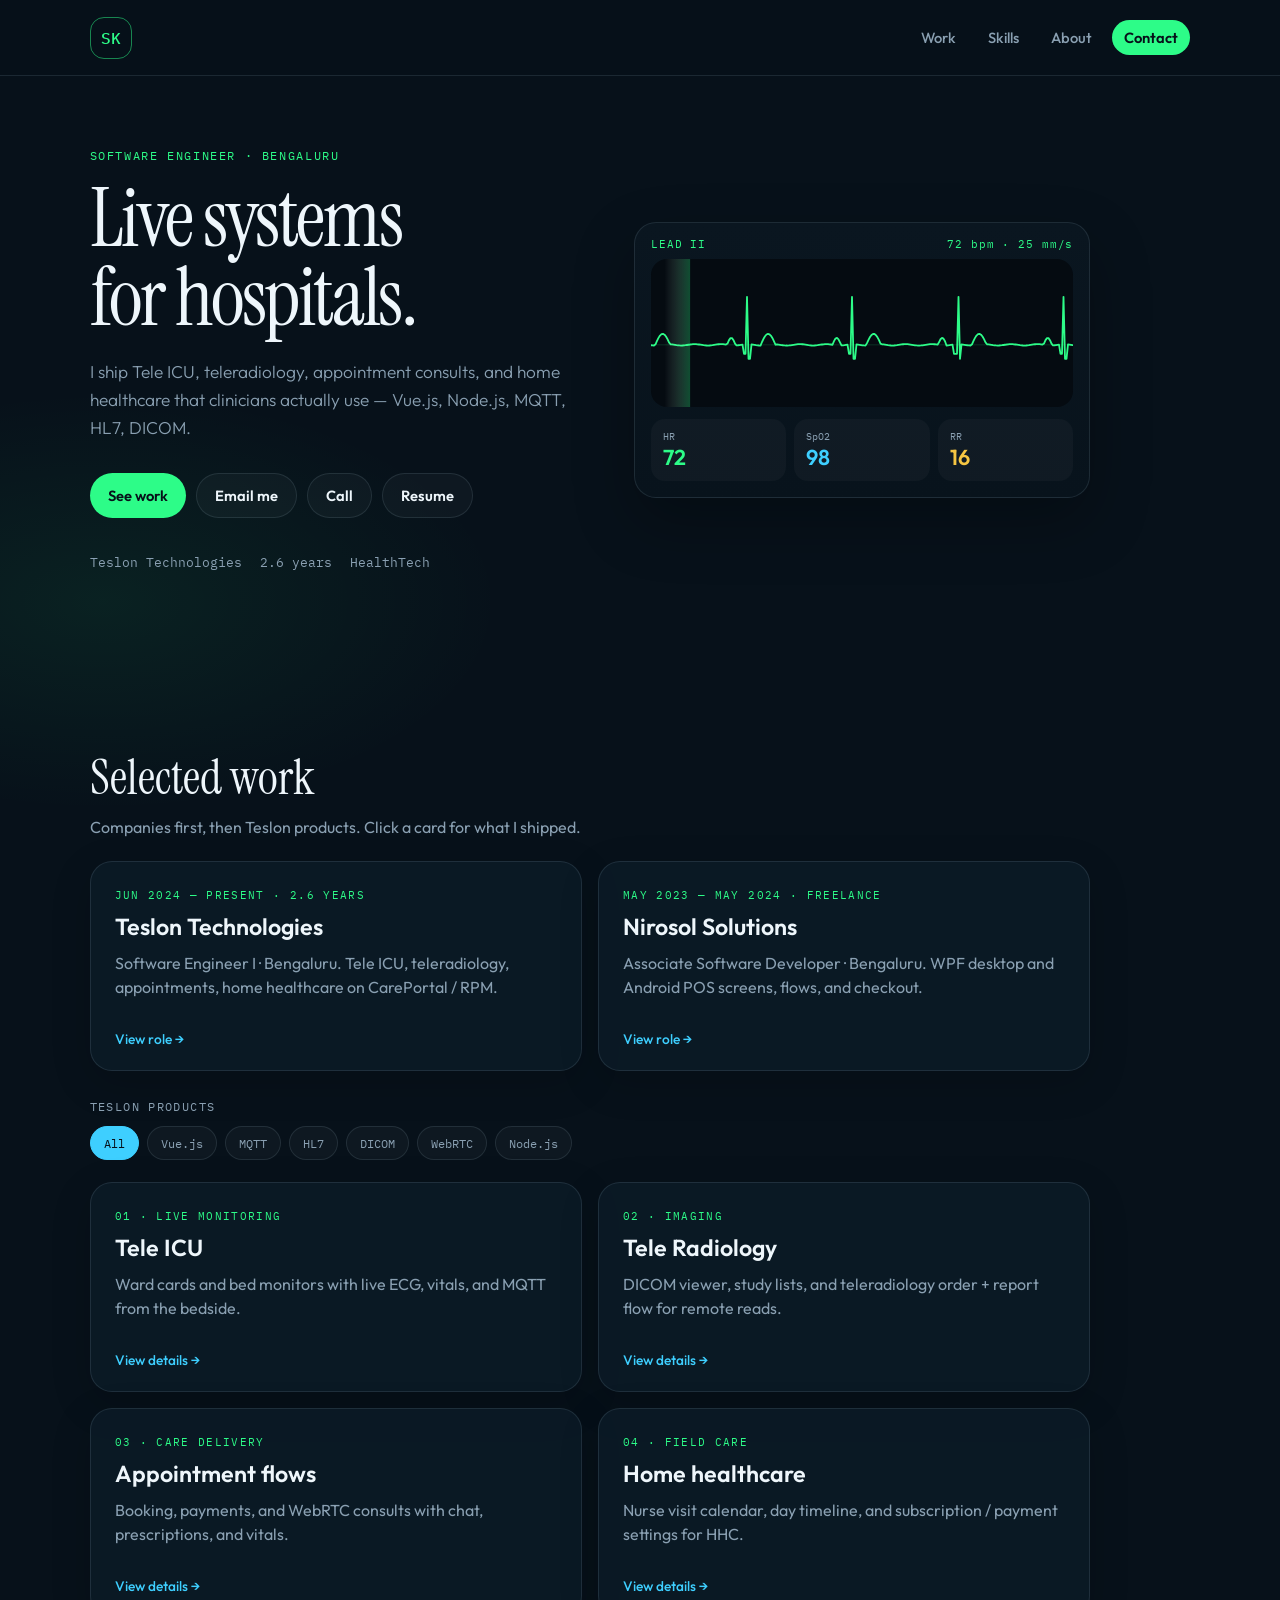
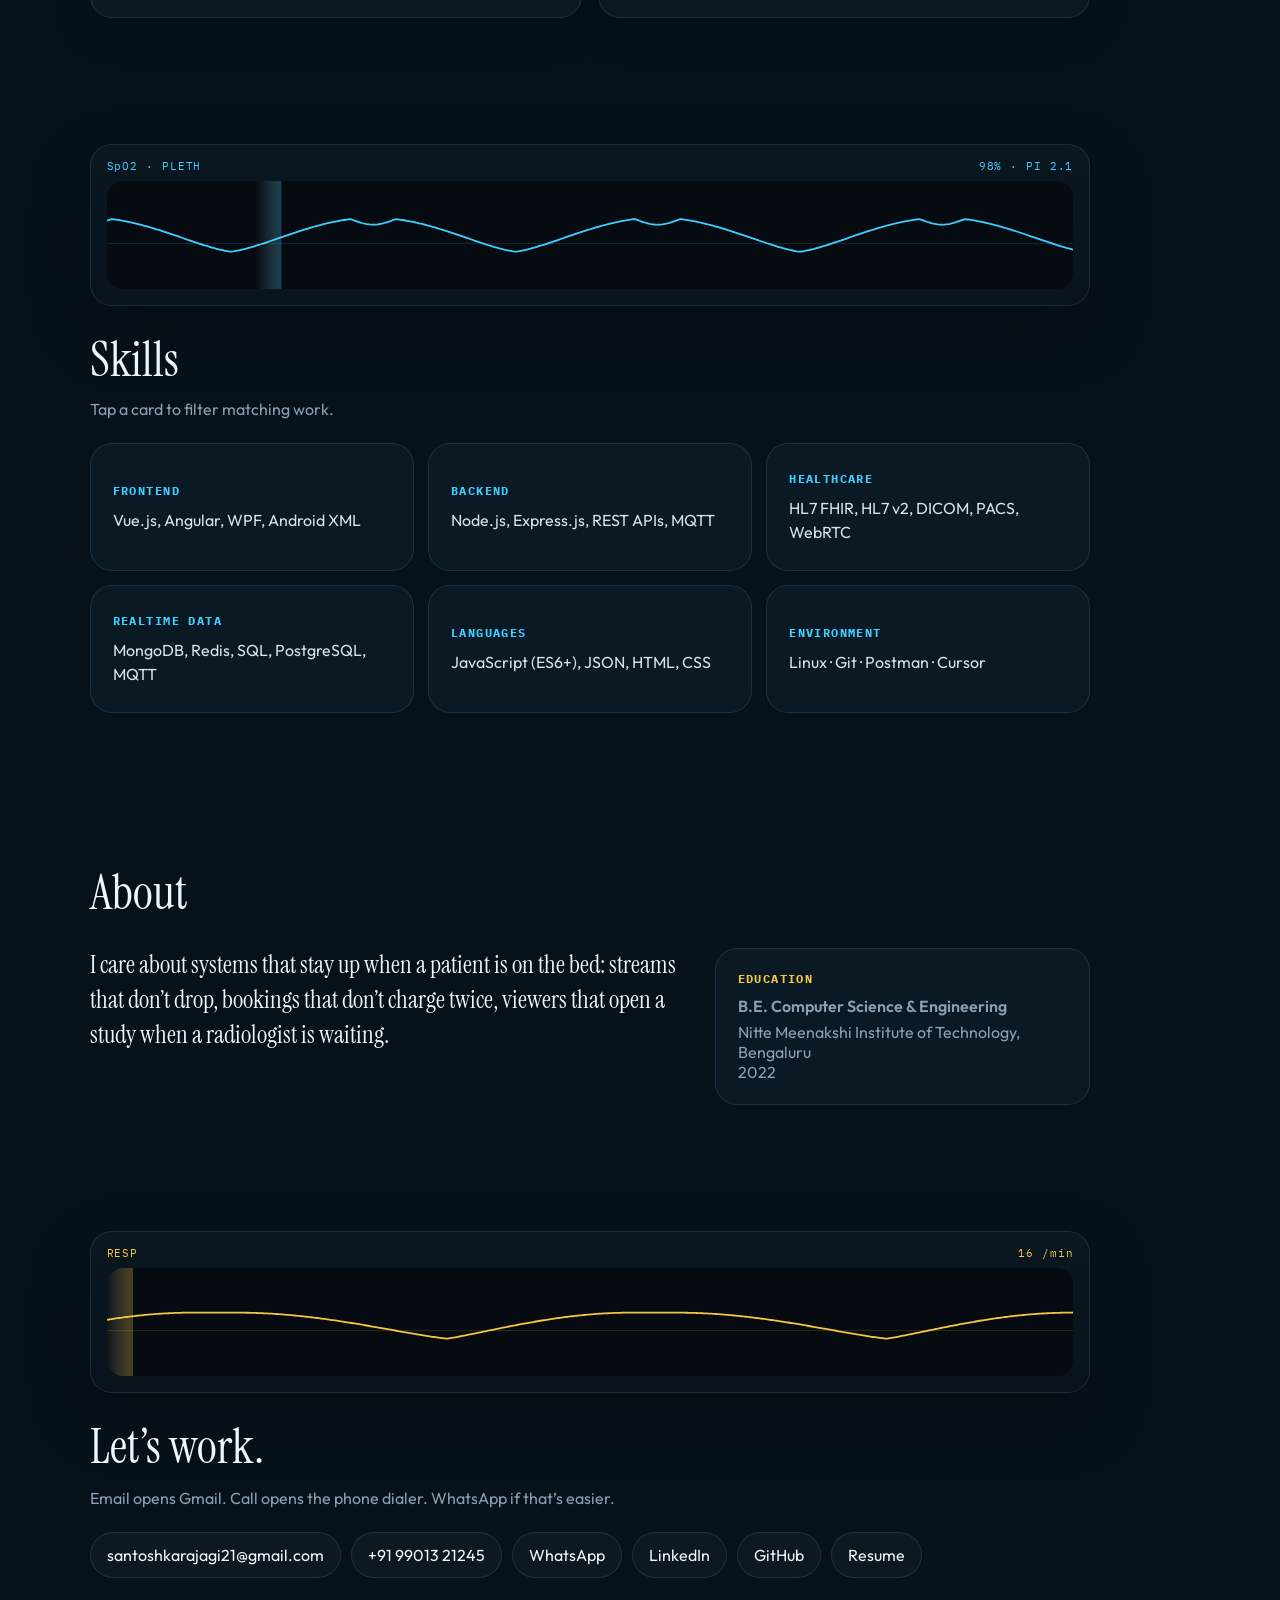
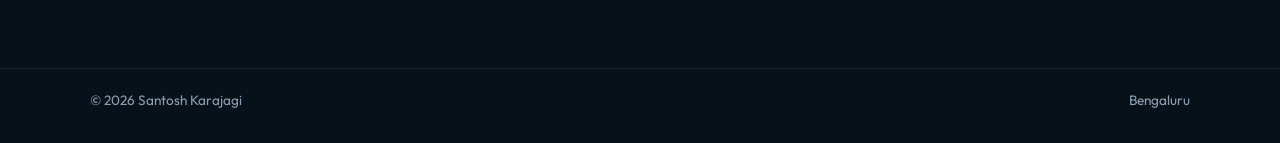
==== commit f64a9698: "Download the resume PDF instead of opening a page. Co-authored-by: Cursor <cursoragent@cursor.com>" ====
--- a/index.html
+++ b/index.html
@@ -37,7 +37,7 @@
           <a class="btn primary" href="#work">See work</a>
           <a class="btn ghost" id="email-btn" href="https://mail.google.com/mail/?view=cm&amp;fs=1&amp;to=santoshkarajagi21@gmail.com&amp;su=Hello%20Santosh" target="_blank" rel="noopener">Email me</a>
           <a class="btn ghost" id="call-btn" href="tel:+919901321245">Call</a>
-          <a class="btn ghost" href="resume.html">Resume</a>
+          <a class="btn ghost" href="Santosh_Karajagi_Resume.pdf" download="Santosh_Karajagi_Resume.pdf">Resume</a>
         </div>
         <div class="hero-meta">
           <span>Teslon Technologies</span>
@@ -197,7 +197,7 @@
         <a href="https://wa.me/919901321245" target="_blank" rel="noopener">WhatsApp</a>
         <a href="https://linkedin.com/in/santosh-karajagi" target="_blank" rel="noopener">LinkedIn</a>
         <a href="https://github.com/SantuK21" target="_blank" rel="noopener">GitHub</a>
-        <a href="resume.html">Resume</a>
+        <a href="Santosh_Karajagi_Resume.pdf" download="Santosh_Karajagi_Resume.pdf">Resume</a>
       </div>
     </section>
   </main>
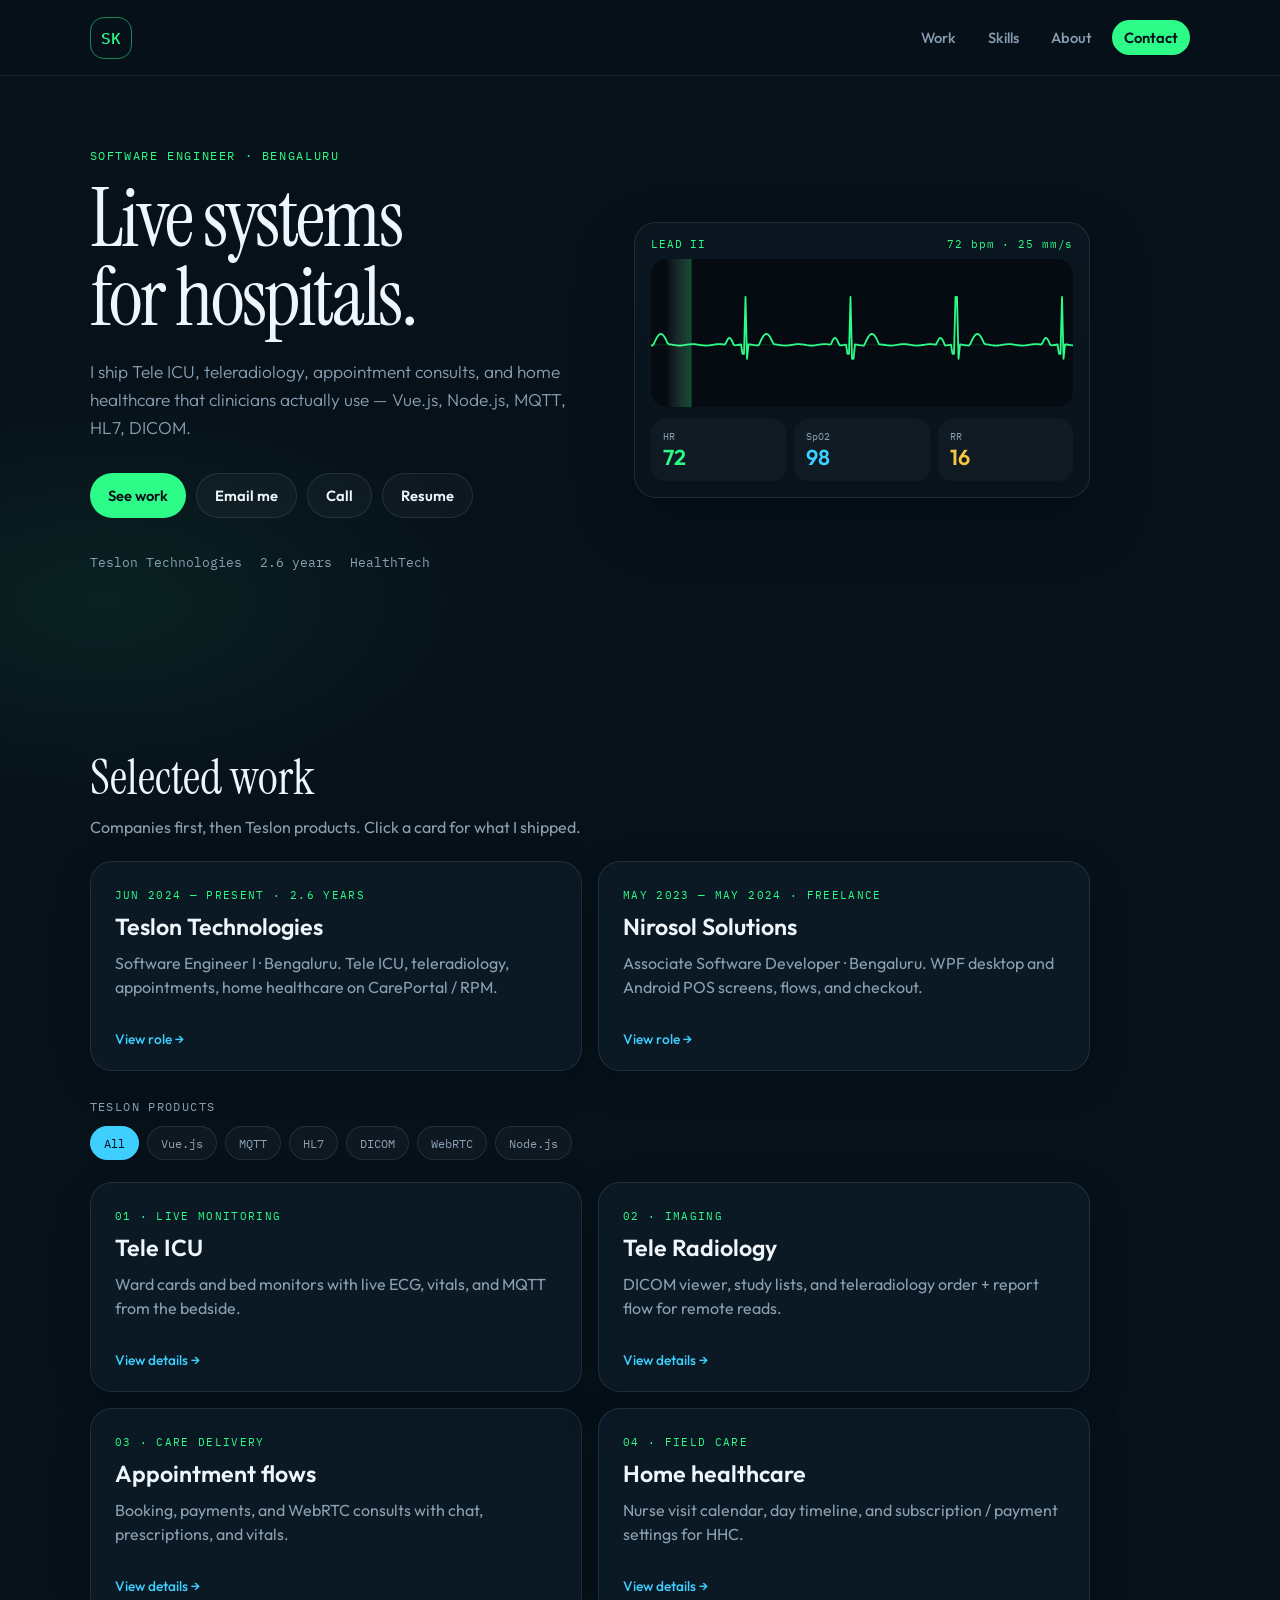
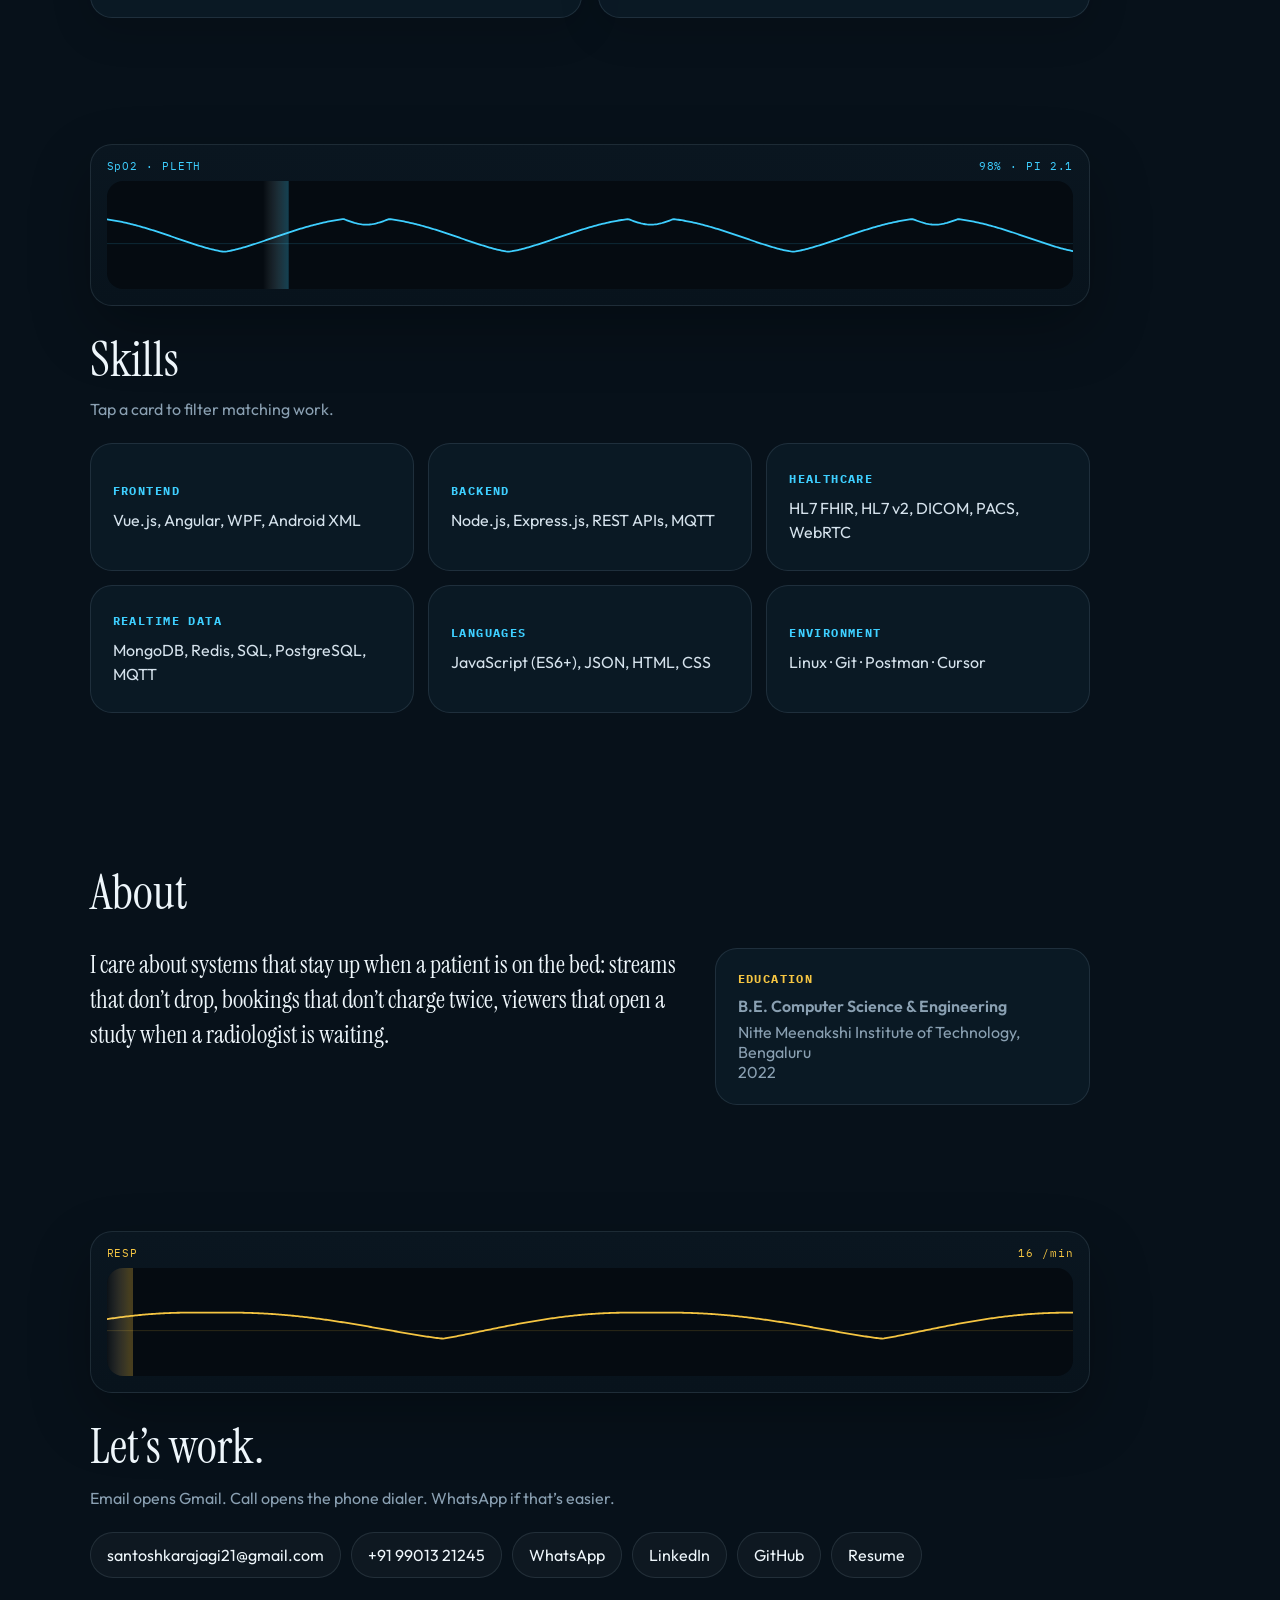
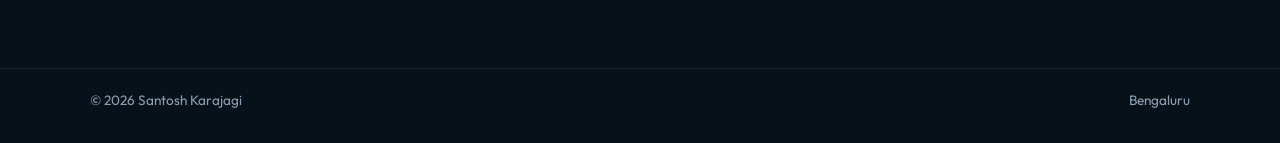
==== commit ed474190: "Keep Teslon and Nirosol side by side on the live site. Co-authored-by: Cursor <cursoragent@cursor.co" ====
--- a/index.html
+++ b/index.html
@@ -8,7 +8,7 @@
   <link rel="preconnect" href="https://fonts.googleapis.com" />
   <link rel="preconnect" href="https://fonts.gstatic.com" crossorigin />
   <link href="https://fonts.googleapis.com/css2?family=IBM+Plex+Mono:wght@400;500&family=Instrument+Serif:ital@0;1&family=Outfit:wght@300;400;500;600;700&display=swap" rel="stylesheet" />
-  <link rel="stylesheet" href="styles.css" />
+  <link rel="stylesheet" href="styles.css?v=2" />
 </head>
 <body>
   <header class="nav">
@@ -218,6 +218,6 @@
     </div>
   </div>
 
-  <script src="script.js"></script>
+  <script src="script.js?v=2"></script>
 </body>
 </html>
--- a/styles.css
+++ b/styles.css
@@ -285,8 +285,14 @@
 .job-grid,
 .project-grid {
   display: grid;
-  grid-template-columns: 1fr 1fr;
+  grid-template-columns: minmax(0, 1fr) minmax(0, 1fr);
   gap: 16px;
+  width: 100%;
+}
+
+.job-card {
+  width: 100%;
+  min-width: 0;
 }
 
 .work-label {
@@ -481,7 +487,7 @@
 .drawer-panel li { margin-bottom: 10px; line-height: 1.5; }
 
 @media (max-width: 900px) {
-  .hero, .about-grid, .project-grid, .job-grid, .skill-grid { grid-template-columns: 1fr; }
+  .hero, .about-grid, .project-grid, .skill-grid { grid-template-columns: 1fr; }
   .nav-toggle { display: block; }
   nav {
     display: none;
@@ -497,3 +503,7 @@
   }
   body.nav-open nav { display: flex; }
 }
+
+@media (max-width: 640px) {
+  .job-grid { grid-template-columns: 1fr; }
+}
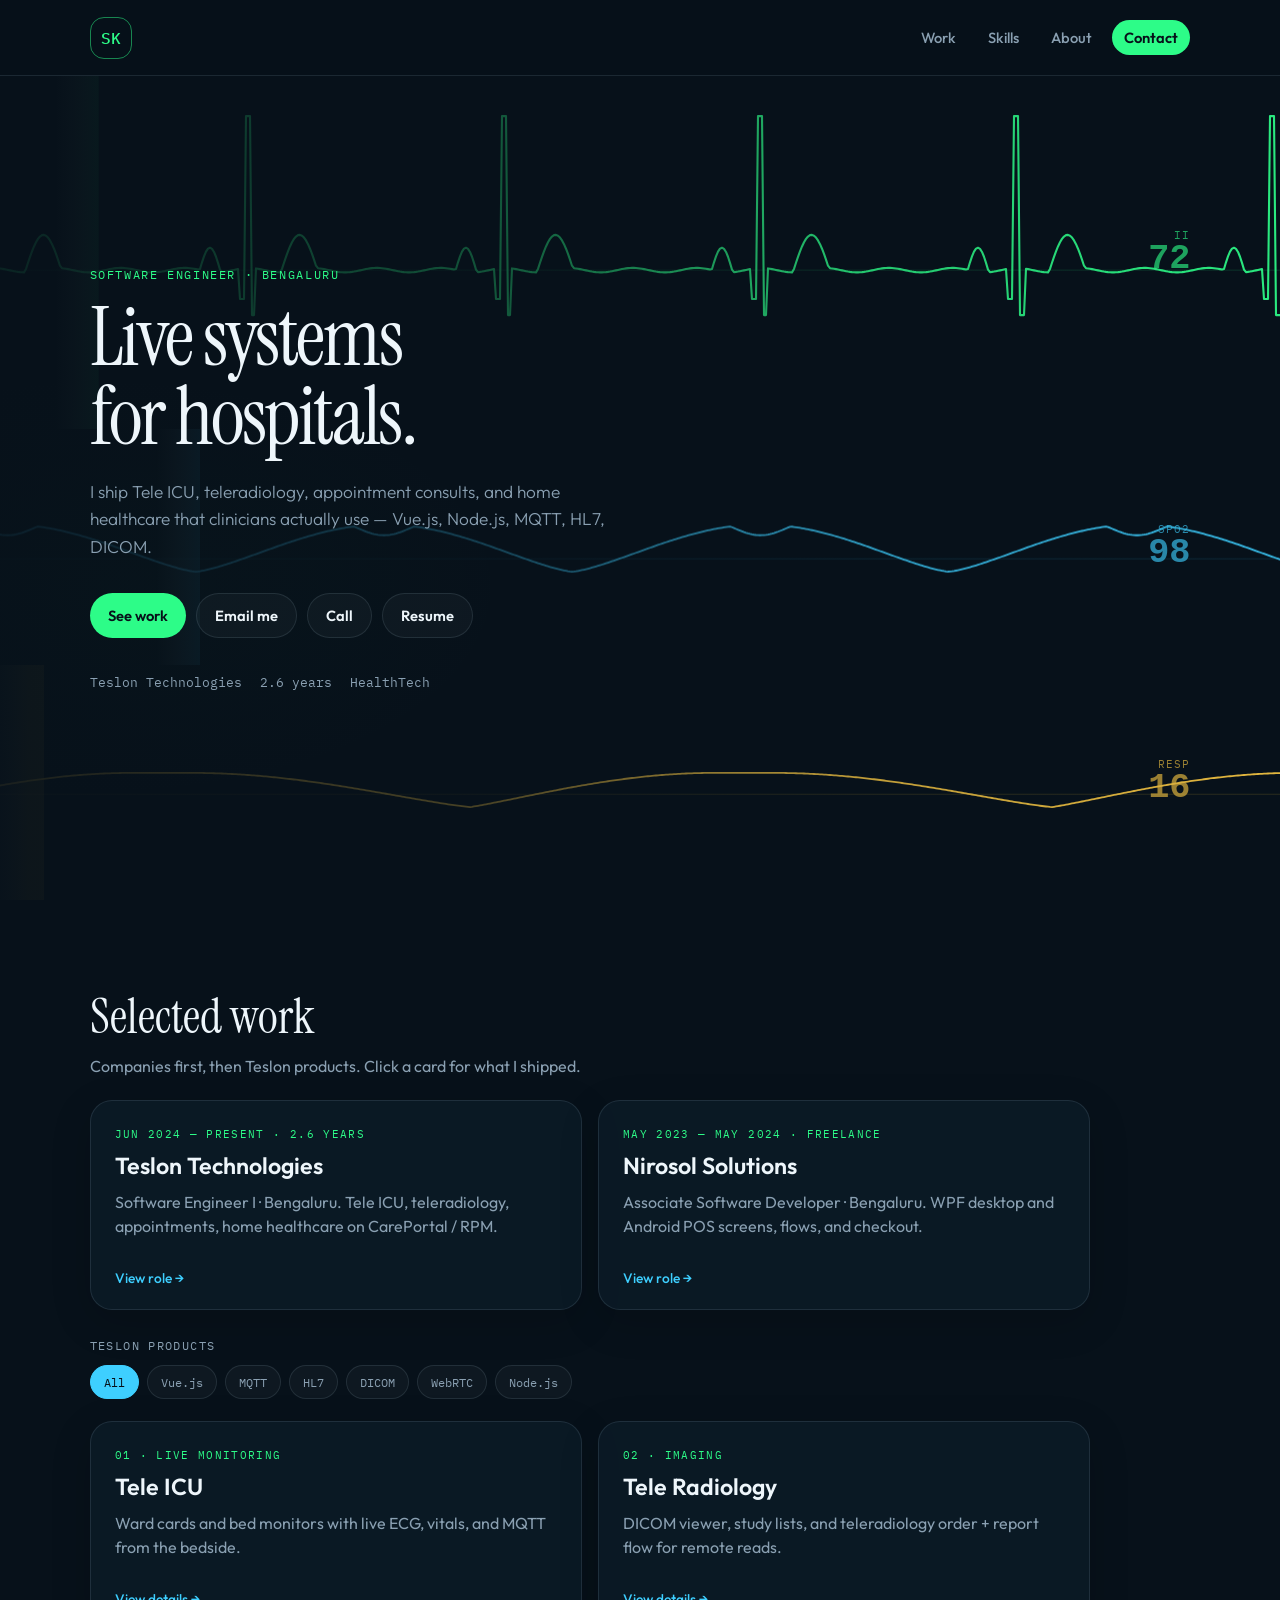
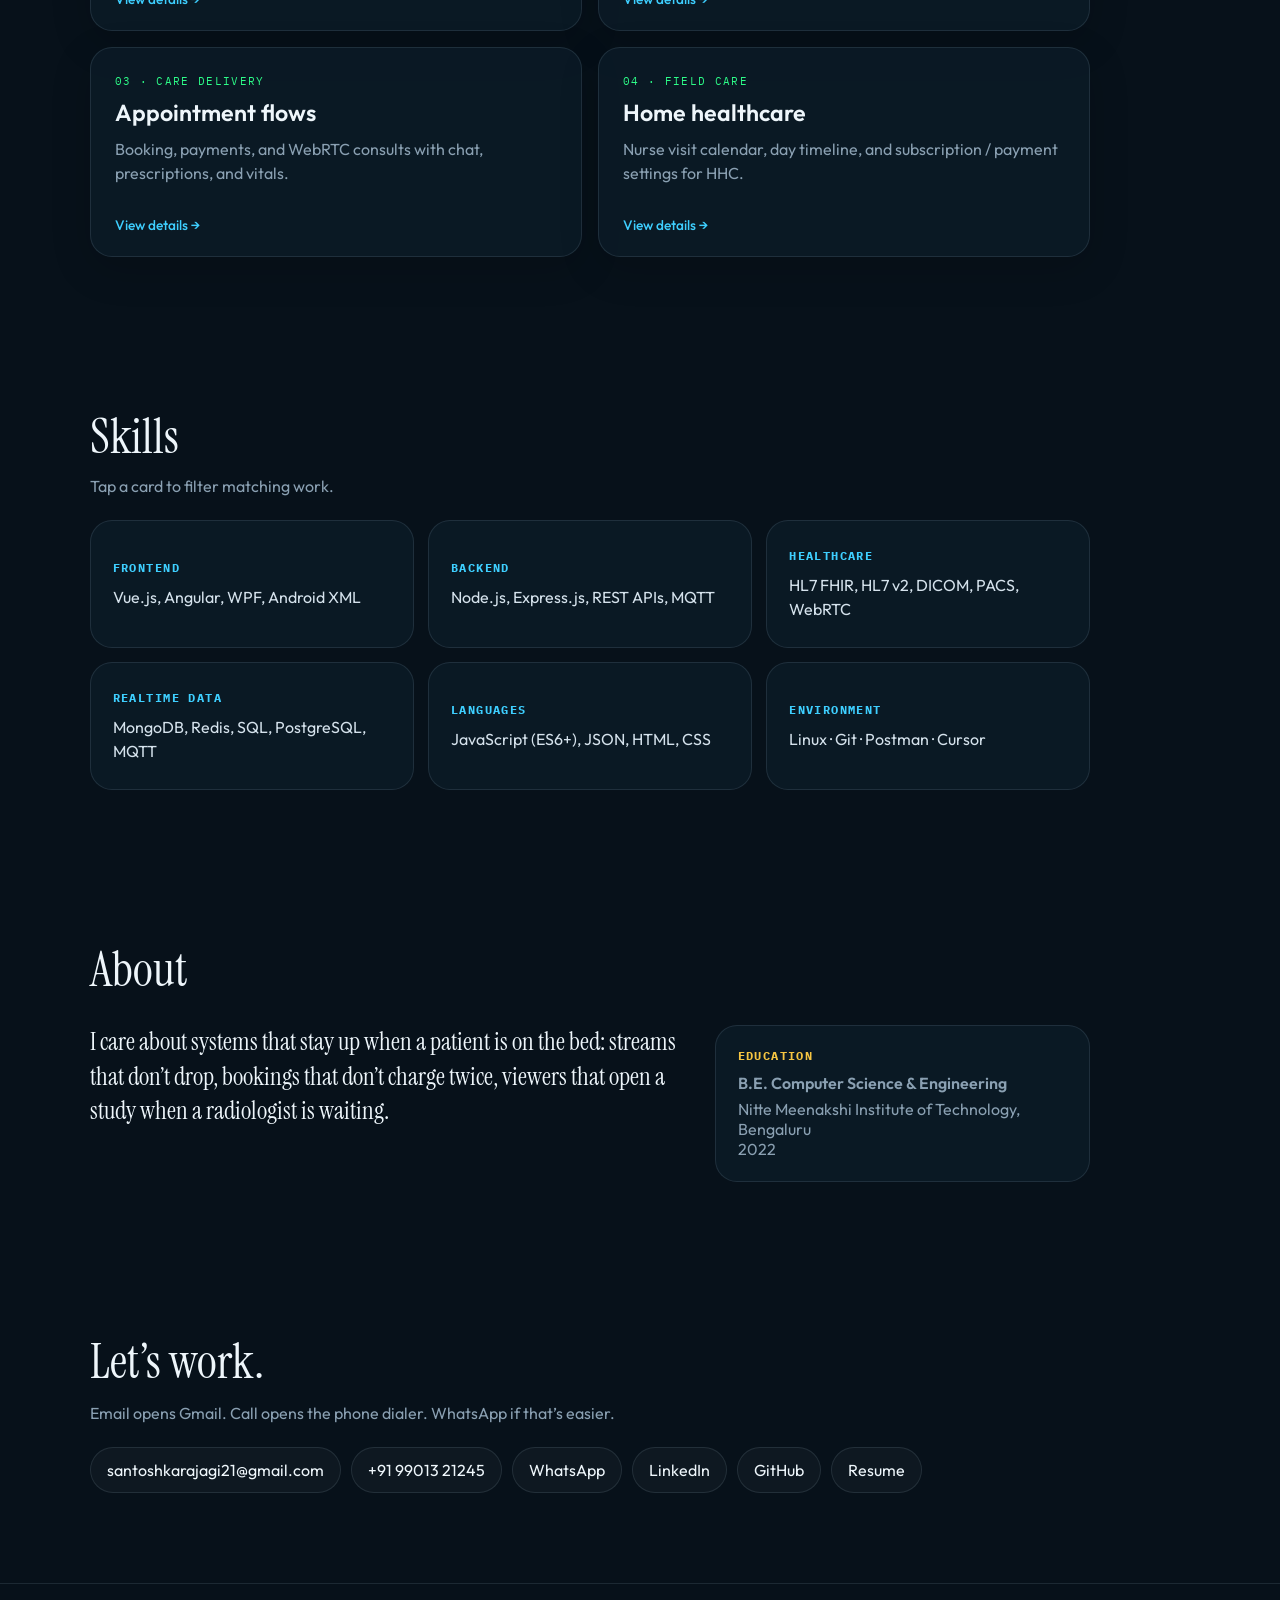
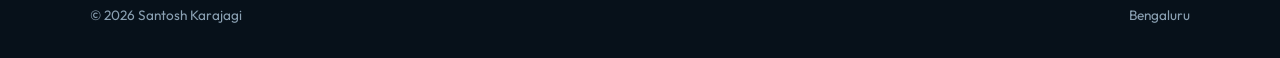
==== commit 4cdc1766: "Move ECG, SpO2, and RESP into a live hero background. Co-authored-by: Cursor <cursoragent@cursor.com" ====
--- a/index.html
+++ b/index.html
@@ -8,7 +8,7 @@
   <link rel="preconnect" href="https://fonts.googleapis.com" />
   <link rel="preconnect" href="https://fonts.gstatic.com" crossorigin />
   <link href="https://fonts.googleapis.com/css2?family=IBM+Plex+Mono:wght@400;500&family=Instrument+Serif:ital@0;1&family=Outfit:wght@300;400;500;600;700&display=swap" rel="stylesheet" />
-  <link rel="stylesheet" href="styles.css?v=2" />
+  <link rel="stylesheet" href="styles.css?v=5" />
 </head>
 <body>
   <header class="nav">
@@ -26,6 +26,20 @@
 
   <main id="top">
     <section class="hero">
+      <div class="hero-bg" aria-hidden="true">
+        <div class="trace trace-ecg">
+          <canvas id="wave-ecg" class="wave"></canvas>
+          <div class="trace-meta"><span>II</span><strong>72</strong></div>
+        </div>
+        <div class="trace trace-spo2">
+          <canvas id="wave-spo2" class="wave"></canvas>
+          <div class="trace-meta"><span>SpO2</span><strong>98</strong></div>
+        </div>
+        <div class="trace trace-resp">
+          <canvas id="wave-resp" class="wave"></canvas>
+          <div class="trace-meta"><span>RESP</span><strong>16</strong></div>
+        </div>
+      </div>
       <div class="hero-copy">
         <p class="eyebrow">Software Engineer · Bengaluru</p>
         <h1>Live systems<br />for hospitals.</h1>
@@ -45,19 +59,6 @@
           <span>HealthTech</span>
         </div>
       </div>
-
-      <aside class="monitor-card monitor-ecg">
-        <div class="monitor-head">
-          <span>LEAD II</span>
-          <span>72 bpm · 25 mm/s</span>
-        </div>
-        <canvas id="wave-ecg" class="wave" width="640" height="180" aria-hidden="true"></canvas>
-        <div class="monitor-vitals">
-          <div><em>HR</em><strong>72</strong></div>
-          <div><em>SpO2</em><strong>98</strong></div>
-          <div><em>RR</em><strong>16</strong></div>
-        </div>
-      </aside>
     </section>
 
     <section id="work" class="section">
@@ -123,13 +124,6 @@
     </section>
 
     <section id="skills" class="section">
-      <div class="monitor-card monitor-spo2">
-        <div class="monitor-head">
-          <span>SpO2 · PLETH</span>
-          <span>98% · PI 2.1</span>
-        </div>
-        <canvas id="wave-spo2" class="wave" width="960" height="120" aria-hidden="true"></canvas>
-      </div>
       <div class="section-head">
         <h2>Skills</h2>
         <p>Tap a card to filter matching work.</p>
@@ -182,13 +176,6 @@
     </section>
 
     <section id="contact" class="section contact">
-      <div class="monitor-card monitor-resp">
-        <div class="monitor-head">
-          <span>RESP</span>
-          <span>16 /min</span>
-        </div>
-        <canvas id="wave-resp" class="wave" width="960" height="120" aria-hidden="true"></canvas>
-      </div>
       <h2>Let’s work.</h2>
       <p>Email opens Gmail. Call opens the phone dialer. WhatsApp if that’s easier.</p>
       <div class="contact-links">
@@ -218,6 +205,6 @@
     </div>
   </div>
 
-  <script src="script.js?v=2"></script>
+  <script src="script.js?v=5"></script>
 </body>
 </html>
--- a/styles.css
+++ b/styles.css
@@ -97,12 +97,36 @@
 }
 
 .hero {
-  display: grid;
-  grid-template-columns: 1.05fr 0.95fr;
-  gap: 40px;
+  position: relative;
+  min-height: calc(100vh - var(--nav-h));
+  display: flex;
   align-items: center;
   padding: 8vh 7vw 10vh;
-  max-width: 1180px;
+  overflow: hidden;
+}
+
+.hero-bg {
+  position: absolute;
+  inset: 0;
+  z-index: 0;
+  pointer-events: none;
+  display: flex;
+  flex-direction: column;
+}
+
+.hero::after {
+  content: "";
+  position: absolute;
+  inset: 0;
+  z-index: 1;
+  pointer-events: none;
+  background: linear-gradient(90deg, rgba(7,17,26,0.92) 0%, rgba(7,17,26,0.72) 38%, rgba(7,17,26,0.22) 68%, rgba(7,17,26,0.08) 100%);
+}
+
+.hero-copy {
+  position: relative;
+  z-index: 2;
+  max-width: 640px;
 }
 
 .eyebrow {
@@ -172,68 +196,51 @@
   font-family: var(--mono);
 }
 
-.monitor-card {
-  border-radius: var(--radius);
-  background: linear-gradient(180deg, #0a1620 0%, #08131c 100%);
-  border: 1px solid var(--line);
-  box-shadow: 0 24px 60px rgba(0, 0, 0, 0.28);
-  overflow: hidden;
-  padding: 14px 16px 16px;
-}
-
-.monitor-head {
-  display: flex;
-  justify-content: space-between;
-  font-family: var(--mono);
-  font-size: 0.7rem;
-  letter-spacing: 0.08em;
-  margin-bottom: 8px;
-}
-
-.monitor-ecg .monitor-head { color: var(--ecg); }
-.monitor-spo2 .monitor-head { color: var(--spo2); }
-.monitor-resp .monitor-head { color: var(--resp); }
+.trace {
+  position: relative;
+  flex: 1;
+  min-height: 0;
+}
+
+.trace-ecg { flex: 1.35; }
+.trace-spo2,
+.trace-resp { flex: 0.9; }
+
+.trace-meta {
+  position: absolute;
+  right: 7vw;
+  top: 50%;
+  transform: translateY(-50%);
+  z-index: 1;
+  display: flex;
+  flex-direction: column;
+  align-items: flex-end;
+  font-family: var(--mono);
+  opacity: 0.7;
+}
+
+.trace-meta span {
+  font-size: 0.68rem;
+  letter-spacing: 0.1em;
+  text-transform: uppercase;
+}
+
+.trace-meta strong {
+  font-size: clamp(1.4rem, 3vw, 2.2rem);
+  font-weight: 600;
+  line-height: 1;
+}
+
+.trace-ecg .trace-meta { color: var(--ecg); }
+.trace-spo2 .trace-meta { color: var(--spo2); }
+.trace-resp .trace-meta { color: var(--resp); }
 
 .wave {
   display: block;
   width: 100%;
-  height: 148px;
-  border-radius: 16px;
-  background: #050b11;
-}
-
-.monitor-spo2 .wave,
-.monitor-resp .wave { height: 108px; }
-
-.monitor-vitals {
-  display: grid;
-  grid-template-columns: repeat(3, 1fr);
-  gap: 8px;
-  margin-top: 12px;
-}
-
-.monitor-vitals div {
-  background: rgba(255,255,255,0.03);
-  border-radius: 14px;
-  padding: 10px 12px;
-}
-
-.monitor-vitals em {
-  display: block;
-  font-style: normal;
-  font-family: var(--mono);
-  font-size: 0.65rem;
-  color: var(--muted);
-}
-
-.monitor-vitals strong {
-  font-size: 1.35rem;
-  font-weight: 600;
-}
-
-.monitor-vitals div:nth-child(1) strong { color: var(--ecg); }
-.monitor-vitals div:nth-child(2) strong { color: var(--spo2); }
-.monitor-vitals div:nth-child(3) strong { color: var(--resp); }
+  height: 100%;
+  background: transparent;
+}
 
 .section { padding: 7vh 7vw; max-width: 1180px; }
 
@@ -487,7 +494,10 @@
 .drawer-panel li { margin-bottom: 10px; line-height: 1.5; }
 
 @media (max-width: 900px) {
-  .hero, .about-grid, .project-grid, .skill-grid { grid-template-columns: 1fr; }
+  .about-grid, .project-grid, .skill-grid { grid-template-columns: 1fr; }
+  .hero::after {
+    background: linear-gradient(180deg, rgba(7,17,26,0.9) 0%, rgba(7,17,26,0.62) 46%, rgba(7,17,26,0.28) 100%);
+  }
   .nav-toggle { display: block; }
   nav {
     display: none;
@@ -506,4 +516,6 @@
 
 @media (max-width: 640px) {
   .job-grid { grid-template-columns: 1fr; }
-}
+  .trace-meta { right: 5vw; }
+  .trace-meta strong { font-size: 1.2rem; }
+}
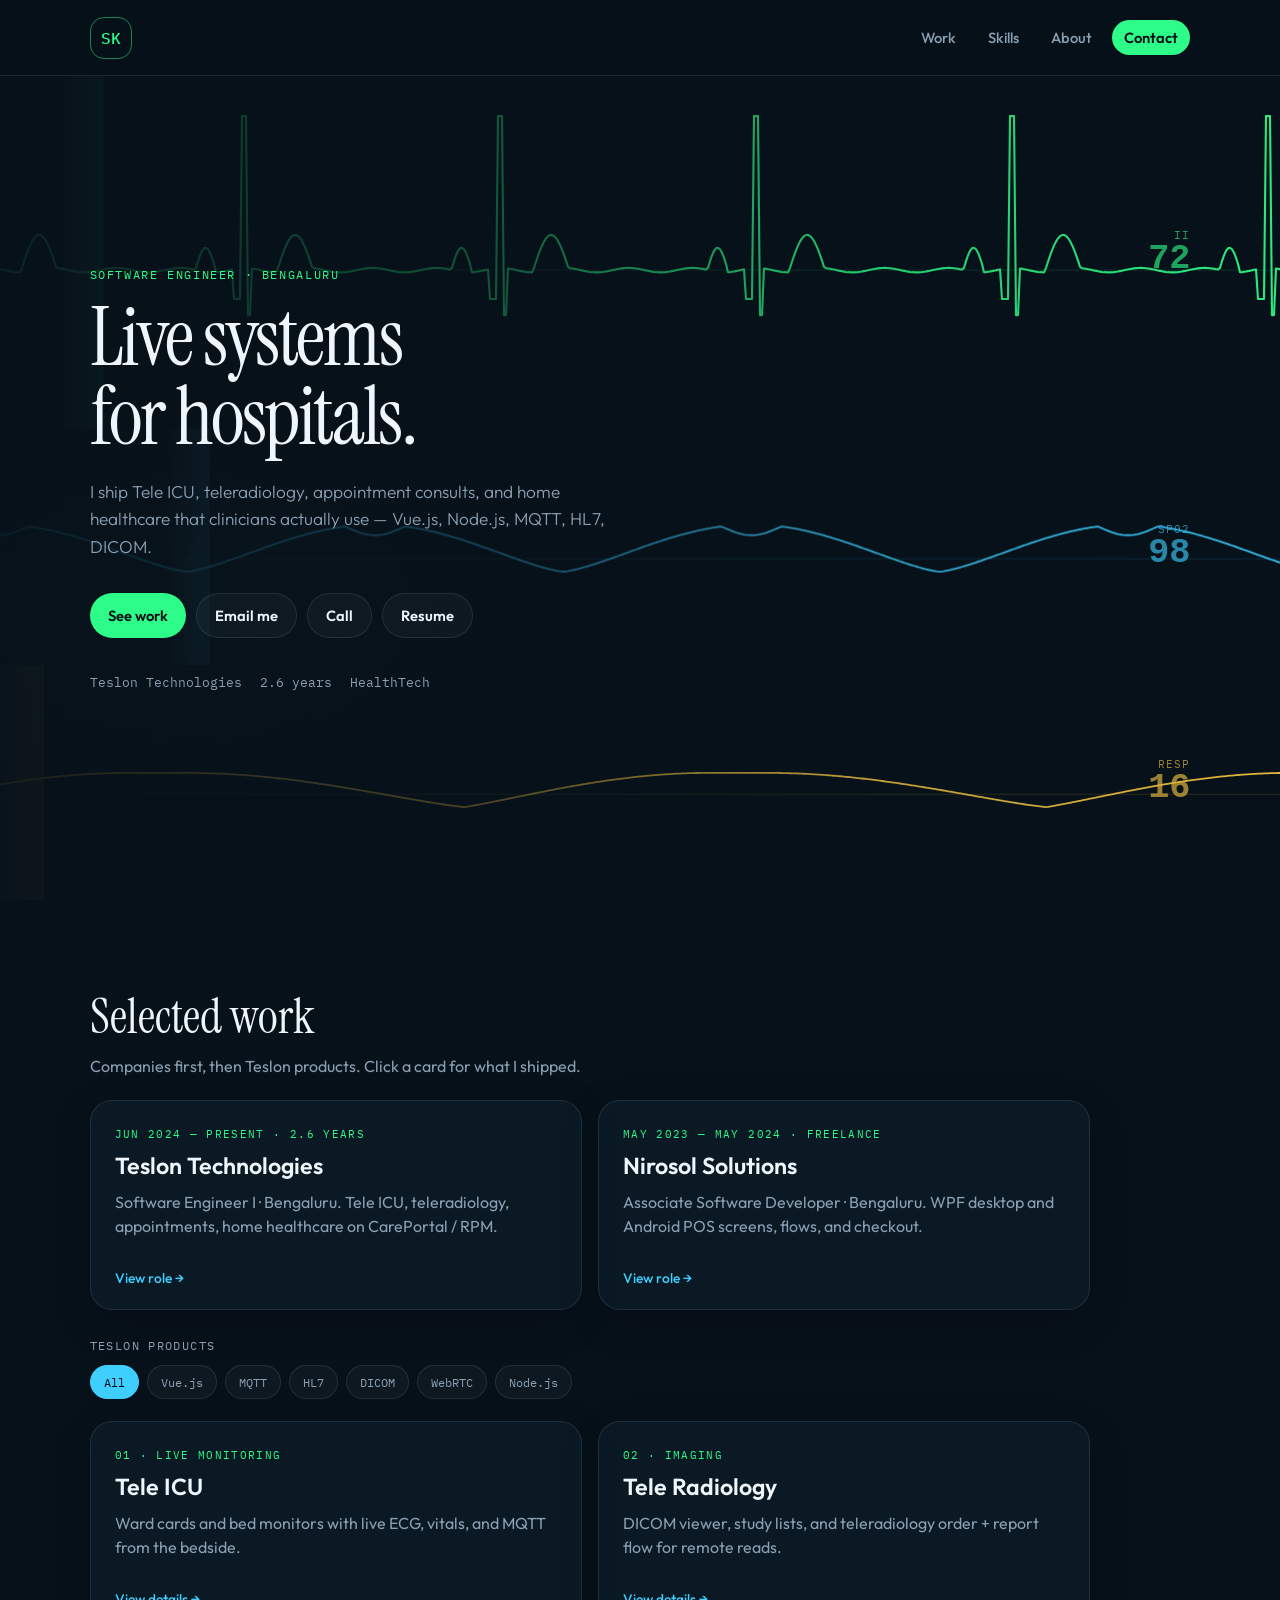
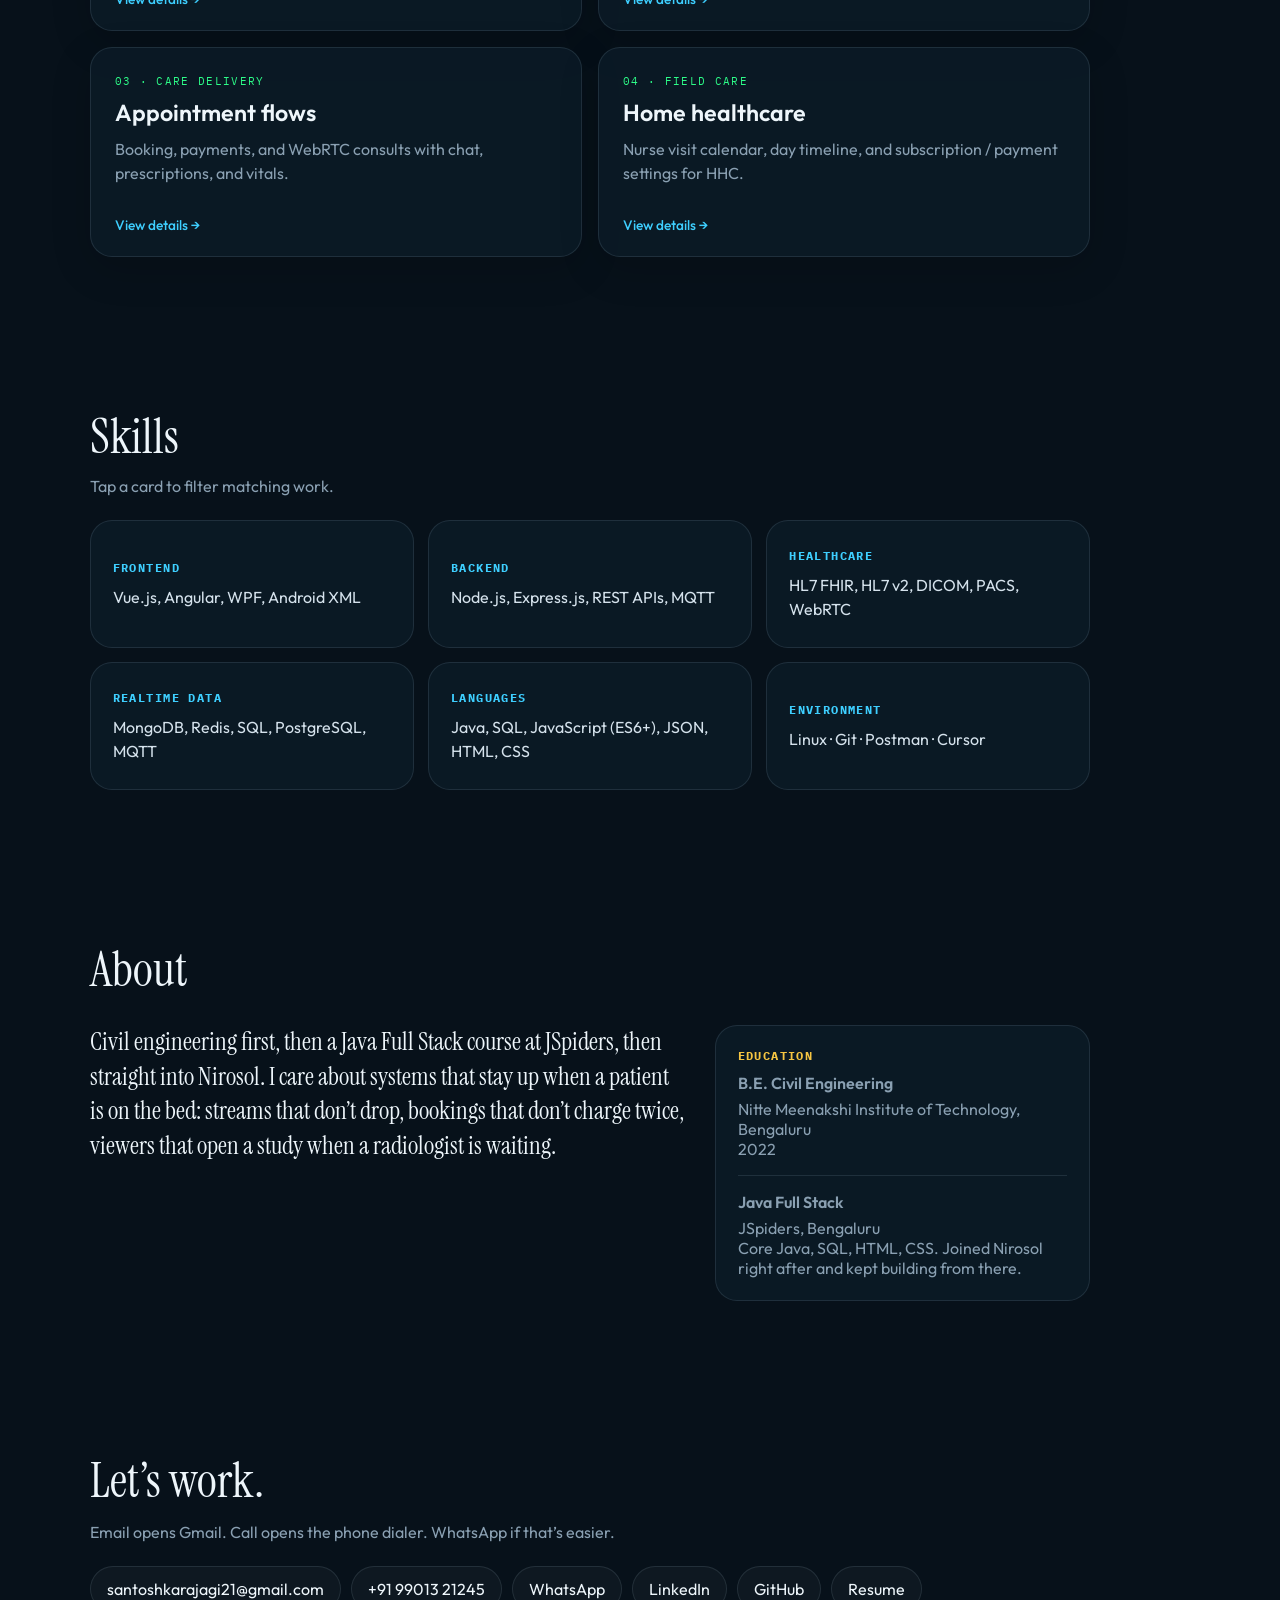
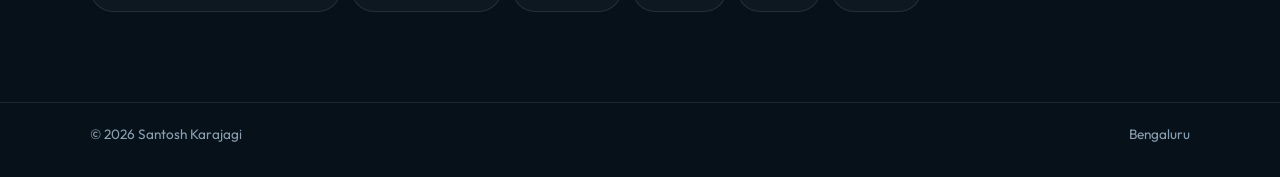
==== commit ba4e2c19: "Correct education to Civil Engineering and add JSpiders Java Full Stack. Co-authored-by: Cursor <cur" ====
--- a/index.html
+++ b/index.html
@@ -8,7 +8,7 @@
   <link rel="preconnect" href="https://fonts.googleapis.com" />
   <link rel="preconnect" href="https://fonts.gstatic.com" crossorigin />
   <link href="https://fonts.googleapis.com/css2?family=IBM+Plex+Mono:wght@400;500&family=Instrument+Serif:ital@0;1&family=Outfit:wght@300;400;500;600;700&display=swap" rel="stylesheet" />
-  <link rel="stylesheet" href="styles.css?v=5" />
+  <link rel="stylesheet" href="styles.css?v=6" />
 </head>
 <body>
   <header class="nav">
@@ -147,7 +147,7 @@
         </button>
         <button type="button" class="skill-card" data-jump="dicom">
           <h4>Languages</h4>
-          <p>JavaScript (ES6+), JSON, HTML, CSS</p>
+          <p>Java, SQL, JavaScript (ES6+), JSON, HTML, CSS</p>
         </button>
         <button type="button" class="skill-card" data-jump="webrtc">
           <h4>Environment</h4>
@@ -162,15 +162,23 @@
       </div>
       <div class="about-grid">
         <p>
-          I care about systems that stay up when a patient is on the bed:
-          streams that don’t drop, bookings that don’t charge twice, viewers that
-          open a study when a radiologist is waiting.
+          Civil engineering first, then a Java Full Stack course at JSpiders,
+          then straight into Nirosol. I care about systems that stay up when a
+          patient is on the bed: streams that don’t drop, bookings that don’t
+          charge twice, viewers that open a study when a radiologist is waiting.
         </p>
         <div class="edu">
           <h4>Education</h4>
-          <p class="edu-title">B.E. Computer Science &amp; Engineering</p>
-          <p>Nitte Meenakshi Institute of Technology, Bengaluru</p>
-          <p class="muted">2022</p>
+          <div class="edu-item">
+            <p class="edu-title">B.E. Civil Engineering</p>
+            <p>Nitte Meenakshi Institute of Technology, Bengaluru</p>
+            <p class="muted">2022</p>
+          </div>
+          <div class="edu-item">
+            <p class="edu-title">Java Full Stack</p>
+            <p>JSpiders, Bengaluru</p>
+            <p>Core Java, SQL, HTML, CSS. Joined Nirosol right after and kept building from there.</p>
+          </div>
         </div>
       </div>
     </section>
@@ -205,6 +213,6 @@
     </div>
   </div>
 
-  <script src="script.js?v=5"></script>
+  <script src="script.js?v=6"></script>
 </body>
 </html>
--- a/styles.css
+++ b/styles.css
@@ -421,8 +421,13 @@
   margin-bottom: 10px;
   font-family: var(--mono);
 }
-.edu-title { font-weight: 600; margin-bottom: 6px; }
+.edu-title { font-weight: 600; margin-bottom: 6px; color: var(--ink); }
 .edu p { color: var(--muted); }
+.edu-item + .edu-item {
+  margin-top: 16px;
+  padding-top: 16px;
+  border-top: 1px solid var(--line);
+}
 
 .contact { padding-bottom: 10vh; }
 .contact h2 { margin-top: 22px; }
